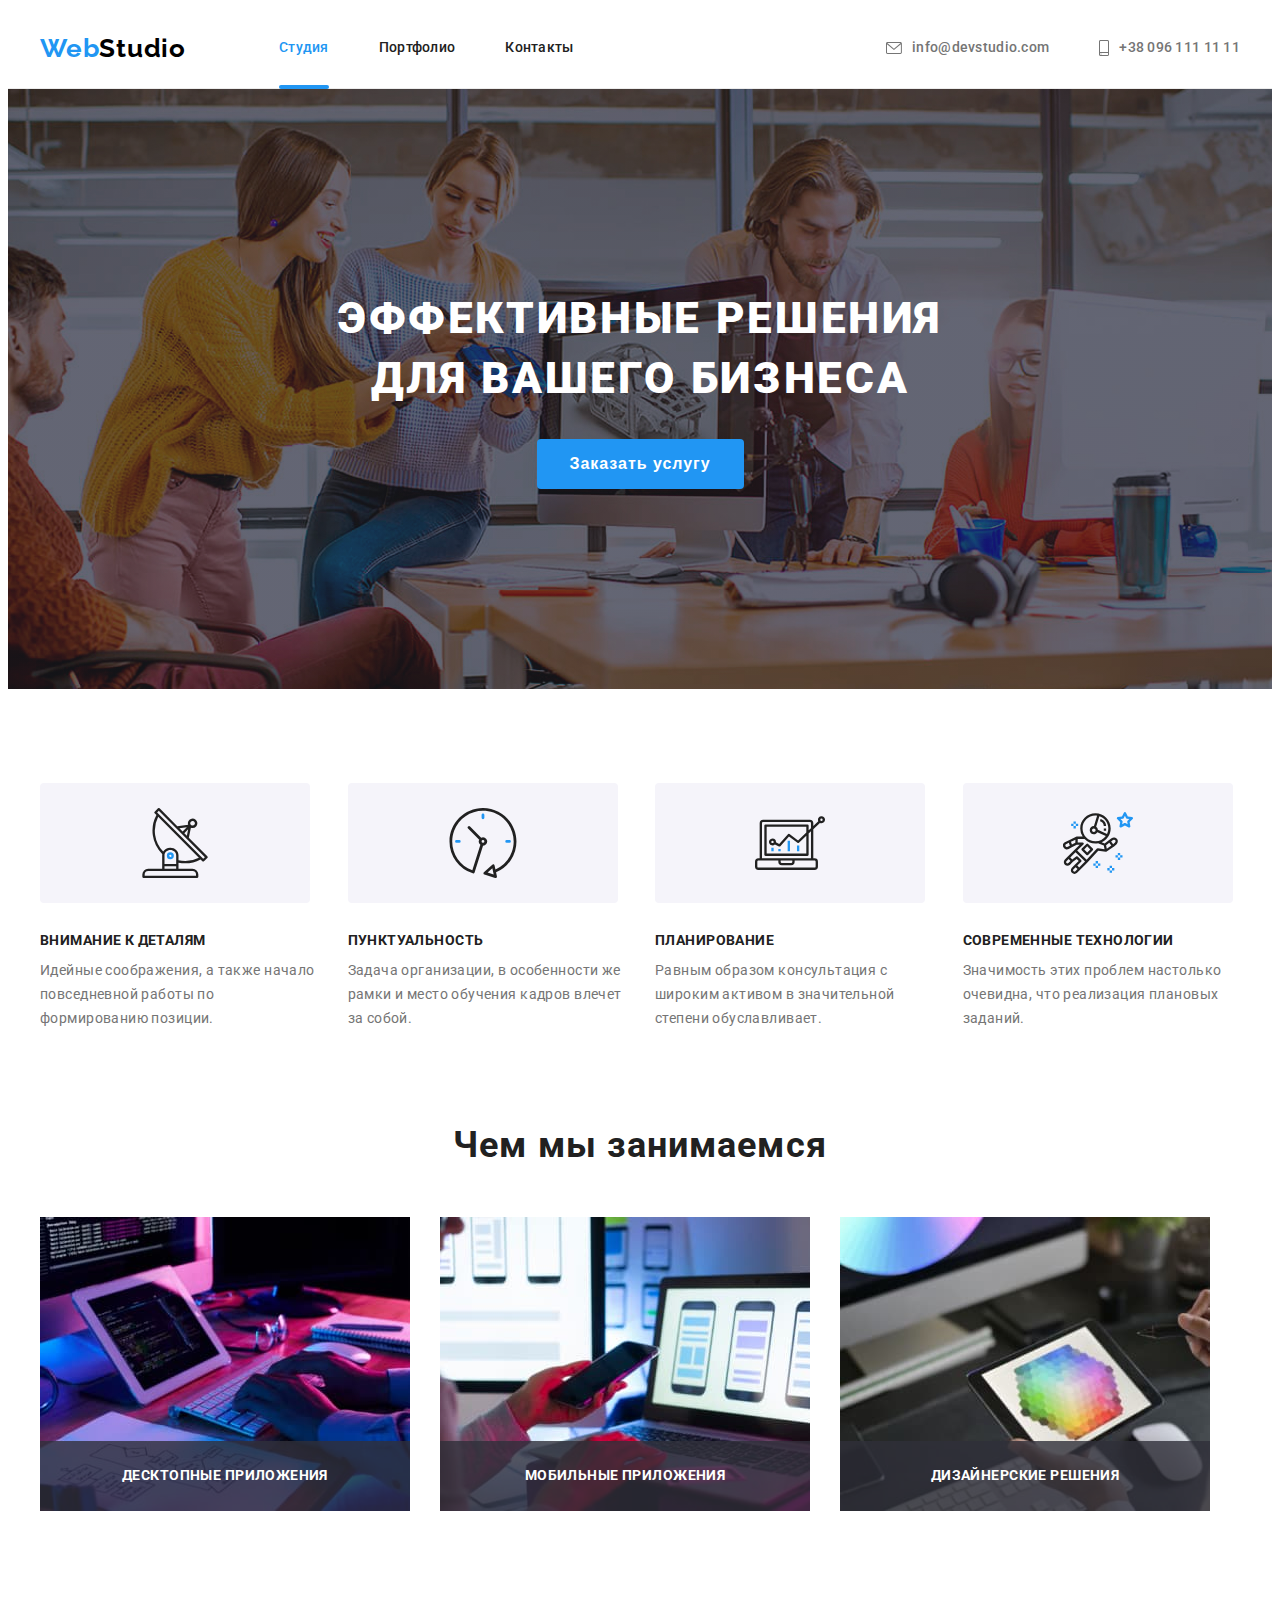
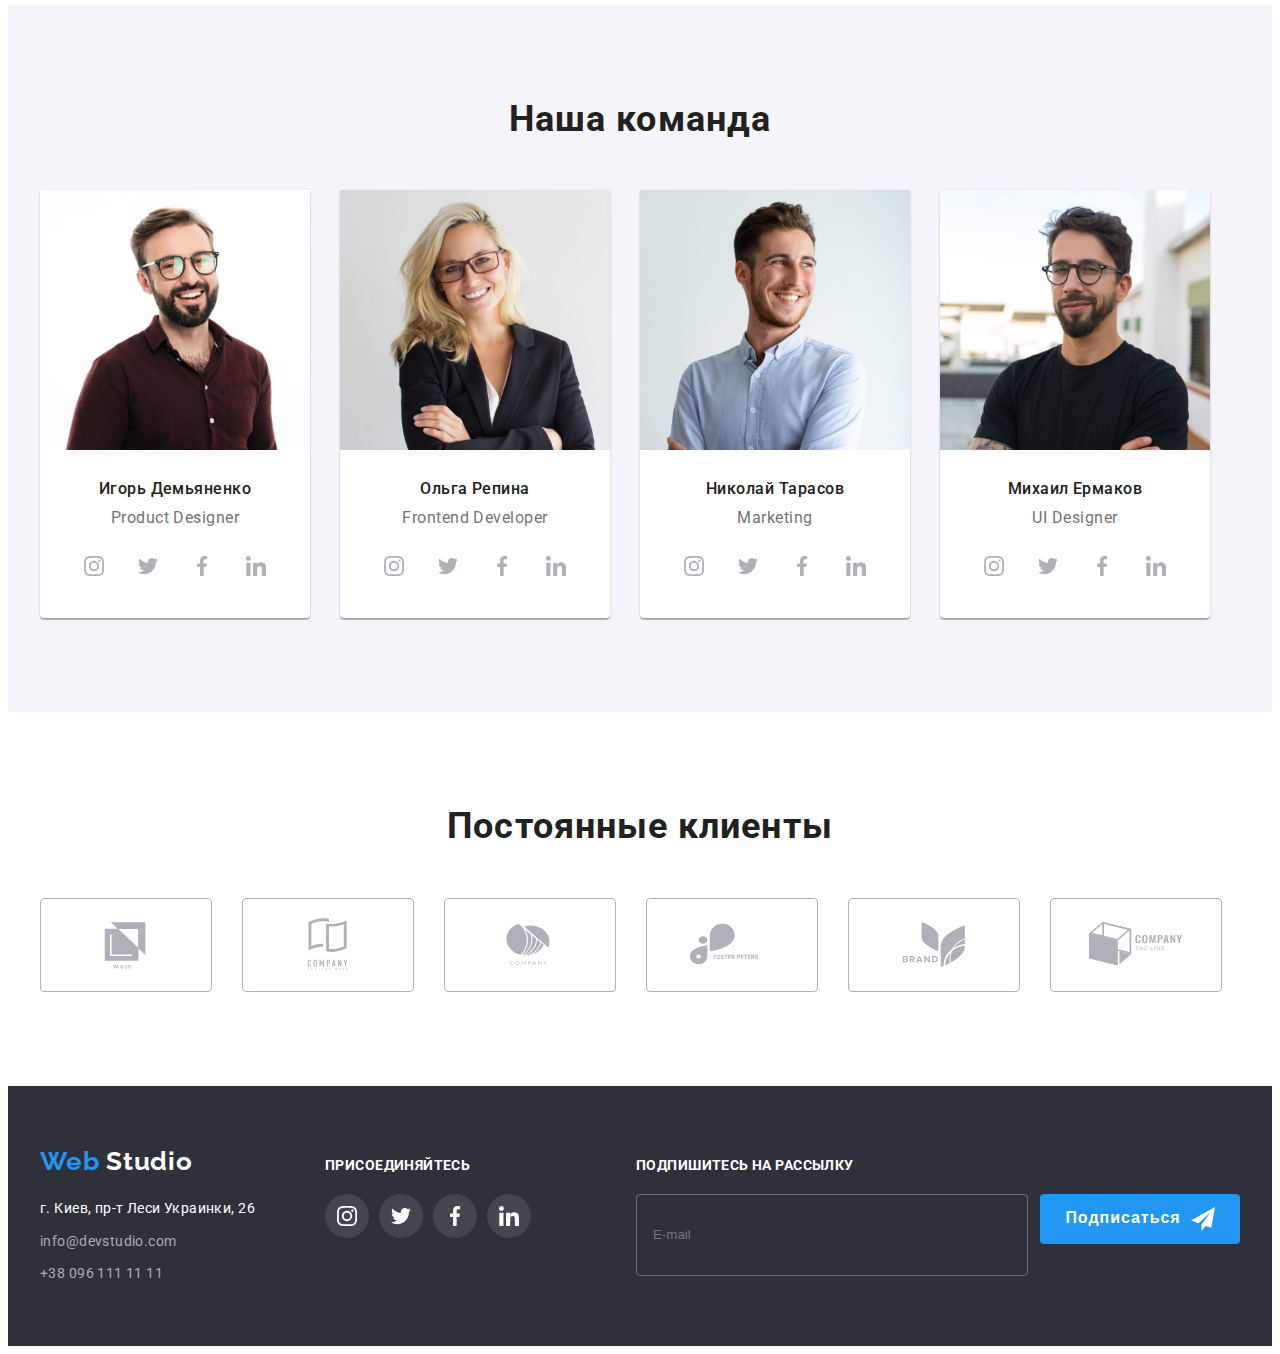
==== index.html @ dc3f770a "hw-08" ====
<!DOCTYPE html>
<html lang="ru">
  <head>
    <meta charset="UTF-8" />
    <meta http-equiv="X-UA-Compatible" content="IE=edge" />
    <meta name="viewport" content="width=device-width, initial-scale=1.0" />
    <link rel="preconnect" href="https://fonts.googleapis.com" />
    <link rel="preconnect" href="https://fonts.gstatic.com" crossorigin />
    <link rel="preconnect" href="https://fonts.googleapis.com" />
    <link rel="preconnect" href="https://fonts.gstatic.com" crossorigin />
    <link
      href="https://fonts.googleapis.com/css2?family=Raleway:wght@700&family=Roboto:wght@400;500;700;900&display=swap"
      rel="stylesheet"
    />
    <title>Портфолио</title>
    <link
      rel="stylesheet"
      href="https://cdnjs.cloudflare.com/ajax/libs/modern-normalize/1.1.0/modern-normalize.min.css"
      integrity="sha512-wpPYUAdjBVSE4KJnH1VR1HeZfpl1ub8YT/NKx4PuQ5NmX2tKuGu6U/JRp5y+Y8XG2tV+wKQpNHVUX03MfMFn9Q=="
      crossorigin="anonymous"
      referrerpolicy="no-referrer"
    />
    <link rel="stylesheet" href="./css/main.min.css">
  </head>
  <body>
    <!--SITE HEADER-->
    <header class="header">
      <div class="header__container container">
        <nav class="header__navigation">
          <a href="" class="logo header__logo "
            >Web<span class="logo__black">Studio</span></a
          >
          <ul class="site-nav">
            <li class="site-nav__item">
              <a href="./index.html" class="site-nav__link site-nav__link--current {
                "
                >Студия</a
              >
            </li>
            <li class="site-nav__item">
              <a href="./portfolio.html" class="site-nav__link"
                >Портфолио</a
              >
            </li>
            <li class="site-nav__item">
              <a href="" class="site-nav__link">Контакты</a>
            </li>
          </ul>
        </nav>

        <ul class="contacts">

          <li class="contacts__item">
            <a href="mailto:info@devstudio.com" class="contacts__link">
            <svg class="contacts__icon" width="16" height="12">
              <use href="./images/icons.svg#convert"></use>
            </svg>
            info@devstudio.com
            </a>
      
          </li>
          <li class="contacts__item">
            <a href="tel:+380961111111" class="contacts__link">
            <svg class="contacts__icon" width="10" height="16">
              <use href="./images/icons.svg#smartphone"></use>
            </svg>
            +38 096 111 11 11
            </a>
          </li>

        </ul>
      </div>
    </header>
    <!-- MAIN -->
    <main>
      <!-- HERO SECTION -->
      <section class="hero">
        <h1 class="hero__title">Эффективные решения для вашего бизнеса</h1>
        <button class="hero__button" type="button" data-modal-open>Заказать услугу</button>
        <div class="backdrop is-hidden" data-modal>

          <div class="modal">
            <b class="modal__title">Оставьте свои данные, мы вам перезвоним</b>

            <form action="#" class="modal-form">
          
          <div class="modal-form__wrap">
            <div class="modal-form__user-info">
              <label class="modal-form__label" for="user-name">Имя</label>
              <input class="modal-form__input" type="text" name="online-name" id="user-name" required>
              <svg class="modal-form__input-icon" width="18" height="18">
                <use href="./images/icons.svg#person"></use>
              </svg>
            </div>

            <div class="modal-form__user-info">
              <label class="modal-form__label" for="user-tel">Телефон</label>
              <input class="modal-form__input" type="tel" name="online-tel" id="user-tel" required>
              <svg class="modal-form__input-icon" width="18" height="18">
                <use href="./images/icons.svg#phone"></use>
              </svg>
            </div>

            <div class="modal-form__user-info">
              <label class="modal-form__label" for="user-email">Почта</label>
              <input class="modal-form__input" type="email" name="online-email" id="user-email" required>
              <svg class="modal-form__input-icon" width="18" height="18">
                <use href="./images/icons.svg#email"></use>
              </svg>
            </div>

            <div class="modal-form__user-info">
              <label class="modal-form__label" for="online-comment">Комментарий</label>
              <textarea class="modal-form__textarea" name="online-comment" id="online-comment" placeholder="Введите текст"></textarea>
            </div>
          </div>

            <div class="modal-policy">
              <input class="modal-policy__check visually-hidden" type="checkbox" name="online-policy" id="online-policy">
              <label class="modal-policy__label" for="online-policy">
                <span class="modal-policy__icon">
                  <svg class="modal-policy__icon-check" width="16" height="15">
                    <use href="./images/icons.svg#check"></use>
                  </svg>
                </span>
                <span>Соглашаюсь с рассылкой и принимаю&nbsp;</span>
              </label>
              <a class="modal-policy__link" href="">Условия договора</a>
            </div>

            <button type="submit" class="modal-policy__submit-button">Отправить</button>
            
            </form>

            <button type="button" class="modal__close-button" data-modal-close>
              <svg class="modal__close-icon" width="11" height="11">
                    <use href="./images/icons.svg#close"></use>
                  </svg>
            </button>

          </div>
        </div>
      </section>
      <!-- ADVANTAGES -->
      <section class="section section--no-padding-bottom">
        <h2 class="visually-hidden">Наши преимущества</h2>
        <div class="container">
          <ul class="advantages">

            <li class="advantages__item">
              <div class="advantages__icon">
                <svg width="70" height="70">
                  <use href="./images/icons.svg#antenna"></use>
                </svg>
              </div>

              <h3 class="advantages__title">Внимание к деталям</h3>
              <p class="advantages__description">
                Идейные соображения, а также начало повседневной работы по
                формированию позиции.
              </p>
            </li>

            <li class="advantages__item">
              <div class="advantages__icon">
                <svg width="70" height="70">
                  <use href="./images/icons.svg#clock"></use>
                </svg>
              </div>

              <h3 class="advantages__title">Пунктуальность</h3>
              <p class="advantages__description">
                Задача организации, в особенности же рамки и место обучения
                кадров влечет за собой.
              </p>
            </li>

            <li class="advantages__item">

              <div class="advantages__icon">
                <svg width="70" height="70">
                  <use href="./images/icons.svg#diagram"></use>
                </svg>
              </div>

              <h3 class="advantages__title">Планирование</h3>
              <p class="advantages__description">
                Равным образом консультация с широким активом в значительной
                степени обуславливает.
              </p>
            </li>

            <li class="advantages__item">

              <div class="advantages__icon">
                <svg width="70" height="70">
                  <use href="./images/icons.svg#astronaut"></use>
                </svg>
              </div>

              <h3 class="advantages__title">Современные технологии</h3>
              <p class="advantages__description">
                Значимость этих проблем настолько очевидна, что реализация
                плановых заданий.
              </p>
            </li>

          </ul>
        </div>
      </section>
      <!-- WHAT CAN WE MAKE -->
      <section class="section">
        <div class="container">
          <h2 class="section__title">Чем мы занимаемся</h2>
          <ul class="we-make">

            <li class="we-make__item">
              <img
                src="./images/box1.jpg"
                alt="процесс программирования"
                width="370"
              />
              <h3 class="we-make__description">Десктопные приложения</h3>
            </li>

            <li class="we-make__item">
              <img
                src="./images/box2.jpg"
                alt="адаптирование под смартфон"
                width="370"
              />
              <h3 class="we-make__description">Мобильные приложения</h3>
            </li>

            <li class="we-make__item">
              <img
                src="./images/box3.jpg"
                alt="адаптирование под планшет"
                width="370"
              />
              <h3 class="we-make__description">Дизайнерские решения</h3>
            </li>

          </ul>
        </div>
      </section>
      <!-- TEAM -->
      <section class="section section--team-background">
        <div class="container">

          <h2 class="section__title">Наша команда</h2>

          <ul class="team">
            
            <li class="team__item">
                <img
                  src="./images/igor_d_photo.jpg"
                  alt="Игорь Демьяненко"
                  width="270"
                />
                <div class="team__wrap">
                  <h3 class="team__title">Игорь Демьяненко</h3>
                  <p class="team__description" lang="en">Product Designer</p>
                  <ul class="socials">

                    <li class="socials__item">
                      <a href="" class="socials__link">
                        <svg class="socials__icon" width="20" height="20">
                          <use href="./images/icons.svg#instagram"></use>
                        </svg>
                      </a>
                    </li>

                    <li class="socials__item">
                      <a href="" class="socials__link">
                        <svg class="socials__icon" width="20" height="20">
                          <use href="./images/icons.svg#twitter"></use>
                        </svg>
                      </a>
                    </li>

                    <li class="socials__item">
                      <a href="" class="socials__link">
                        <svg class="socials__icon" width="20" height="20">
                          <use href="./images/icons.svg#facebook"></use>
                        </svg>
                      </a>
                    </li>

                    <li class="socials__item">
                      <a href="" class="socials__link">
                        <svg class="socials__icon" width="20" height="20">
                          <use href="./images/icons.svg#linkedin"></use>
                        </svg>
                      </a>
                    </li>

                  </ul>
                </div>
            </li>

            <li class="team__item">
              <img
                src="./images/olga_r_photo.jpg"
                alt="Ольга Репина"
                width="270"
              />
              <div class="team__wrap">
                <h3 class="team__title">Ольга Репина</h3>
                <p class="team__description" lang="en">Frontend Developer</p>
                  <ul class="socials">

                    <li class="socials__item">
                      <a href="" class="socials__link">
                        <svg class="socials__icon" width="20" height="20">
                          <use href="./images/icons.svg#instagram"></use>
                        </svg>
                      </a>
                    </li>

                    <li class="socials__item">
                      <a href="" class="socials__link">
                        <svg class="socials__icon" width="20" height="20">
                          <use href="./images/icons.svg#twitter"></use>
                        </svg>
                      </a>
                    </li>

                    <li class="socials__item">
                      <a href="" class="socials__link">
                        <svg class="socials__icon" width="20" height="20">
                          <use href="./images/icons.svg#facebook"></use>
                        </svg>
                      </a>
                    </li>

                    <li class="socials__item">
                      <a href="" class="socials__link">
                        <svg class="socials__icon" width="20" height="20">
                          <use href="./images/icons.svg#linkedin"></use>
                        </svg>
                      </a>
                    </li>

                  </ul>
              </div>
            </li>

            <li class="team__item">
              <img
                src="./images/nikolay_t_photo.jpg"
                alt="Николай Тарасов"
                width="270"
              />
              <div class="team__wrap">
                <h3 class="team__title">Николай Тарасов</h3>
                <p class="team__description" lang="en">Marketing</p>
                  <ul class="socials">

                    <li class="socials__item">
                      <a href="" class="socials__link">
                        <svg class="socials__icon" width="20" height="20">
                          <use href="./images/icons.svg#instagram"></use>
                        </svg>
                      </a>
                    </li>

                    <li class="socials__item">
                      <a href="" class="socials__link">
                        <svg class="socials__icon" width="20" height="20">
                          <use href="./images/icons.svg#twitter"></use>
                        </svg>
                      </a>
                    </li>

                    <li class="socials__item">
                      <a href="" class="socials__link">
                        <svg class="socials__icon" width="20" height="20">
                          <use href="./images/icons.svg#facebook"></use>
                        </svg>
                      </a>
                    </li>

                    <li class="socials__item">
                      <a href="" class="socials__link">
                        <svg class="socials__icon" width="20" height="20">
                          <use href="./images/icons.svg#linkedin"></use>
                        </svg>
                      </a>
                    </li>

                  </ul>
              </div>
            </li>

            <li class="team__item">
              <img
                src="./images/mickhail_e_photo.jpg"
                alt="Михаил Ермаков"
                width="270"
              />
              <div class="team__wrap">
                <h3 class="team__title">Михаил Ермаков</h3>
                <p class="team__description" lang="en">UI Designer</p>
                  <ul class="socials">

                    <li class="socials__item">
                      <a href="" class="socials__link">
                        <svg class="socials__icon" width="20" height="20">
                          <use href="./images/icons.svg#instagram"></use>
                        </svg>
                      </a>
                    </li>

                    <li class="socials__item">
                      <a href="" class="socials__link">
                        <svg class="socials__icon" width="20" height="20">
                          <use href="./images/icons.svg#twitter"></use>
                        </svg>
                      </a>
                    </li>

                    <li class="socials__item">
                      <a href="" class="socials__link">
                        <svg class="socials__icon" width="20" height="20">
                          <use href="./images/icons.svg#facebook"></use>
                        </svg>
                      </a>
                    </li>

                    <li class="socials__item">
                      <a href="" class="socials__link">
                        <svg class="socials__icon" width="20" height="20">
                          <use href="./images/icons.svg#linkedin"></use>
                        </svg>
                      </a>
                    </li>

                  </ul>
              </div>
            </li>

          </ul>
        </div>
      </section>
      <!-- CLIENTS -->
      <section class="section">
        <div class="container">
          <h2 class="section__title">Постоянные клиенты</h2>

          <ul class="clients">

            <li class="clients__item">
              <a class="clients__link" href="">
                  <svg class="clients__icon" width="106" height="60">
                    <use href="./images/icons.svg#client1"></use>
                  </svg>
              </a>
            </li>

                <li class="clients__item">
              <a class="clients__link" href="">
                  <svg class="clients__icon" width="106" height="60">
                    <use href="./images/icons.svg#client2"></use>
                  </svg>
              </a>
            </li>

                <li class="clients__item">
              <a class="clients__link" href="">
                  <svg class="clients__icon" width="106" height="60">
                    <use href="./images/icons.svg#client3"></use>
                  </svg>
              </a>
            </li>

                <li class="clients__item">
              <a class="clients__link" href="">
                  <svg class="clients__icon" width="106" height="60">
                    <use href="./images/icons.svg#client4"></use>
                  </svg>
              </a>
            </li>

                <li class="clients__item">
              <a class="clients__link" href="">
                  <svg class="clients__icon" width="106" height="60">
                    <use href="./images/icons.svg#client5"></use>
                  </svg>
              </a>
            </li>

                <li class="clients__item">
              <a class="clients__link" href="">
                  <svg class="clients__icon" width="106" height="60">
                    <use href="./images/icons.svg#client6"></use>
                  </svg>
              </a>
            </li>

          </ul>
        </div>
      </section>
    </main>
    <!-- FOOTER -->
    <footer class="footer">
      <div class="footer__wrap container">

        <div class="footer-contacts">
          <a href="" class="footer-logo link">
            Web
            <span class="footer-logo--white-half">Studio</span>
          </a>

        <address class="footer-contacts__address footer-contacts__adress-bottom-margin">
          <ul class="footer-contacts__list list">
            <li class="footer-contacts__item">
              <a
                class="footer-contacts__location link"
                href="https://goo.gl/maps/r5CcagLjubWfefs69"
                target="_blank"
                rel="nooper norefferer"
                >г. Киев, пр-т Леси Украинки, 26</a
              >
            </li>
            <li class="footer-contacts__item">
              <a class="footer-contacts__link link" href="mailto:info@devstudio.com"
                >info@devstudio.com</a
              >
            </li>
            <li class="footer-contacts__item">
              <a class="footer-contacts__link link" href="tel:+380961111111"
                >+38 096 111 11 11</a
              >
            </li>
          </ul>
        </address>
        </div>

        <div class="footer-socials footer-socials--margin-left">
          <h3 class="footer-socials__title">Присоединяйтесь</h3>
            <ul class="footer-socials__list list">

            <li class="footer-socials__item">
              <a href="" class="footer-socials__link">
                <svg class="footer-socials__icon" width="20" height="20">
                  <use href="./images/icons.svg#instagram"></use>
                </svg>
              </a>
            </li>

            <li class="footer-socials__item">
              <a href="" class="footer-socials__link">
                <svg class="footer-socials__icon" width="20" height="20">
                  <use href="./images/icons.svg#twitter"></use>
                </svg>
              </a>
            </li>

            <li class="footer-socials__item">
              <a href="" class="footer-socials__link">
                <svg class="footer-socials__icon" width="20" height="20">
                  <use href="./images/icons.svg#facebook"></use>
                </svg>
              </a>
            </li>

            <li class="footer-socials__item">
              <a href="" class="footer-socials__link">
                <svg class="footer-socials__icon" width="20" height="20">
                  <use href="./images/icons.svg#linkedin"></use>
                </svg>
              </a>
            </li>

          </ul>
        </div>
        
        <div class="footer-subscribe">
          <b class="footer-subscribe__title">Подпишитесь на рассылку</b>
          <form action="#" class="footer-subscribe__form">
            <input class="footer-subscribe__input" type="email" name="submail" placeholder="E-mail">
            <button class="footer-subscribe__button" type="submit">Подписаться
              <svg class="footer-subscribe__icon" width="24" height="24">
                <use href="./images/icons.svg#send"></use>
              </svg>
            </button>
          </form>
        </div>

      </div>
    </footer>
    <script src="./js/modal.js"></script>
  </body>
</html>
---- css/main.min.css ----
:root{--primary-text-color: #212121;--secondary-text-color: #757575;--secondary-bg-color: #f5f4fa;--design-bg-color: #2f303a;--accent-color: #2196f3;--hover-accent-color: #188ce8;--wite-bg-color: #ffffff;--white-text-color: #ffffff;--icons-color: #afb1b8;--low-opacity-text: rgba(255, 255, 255, 0.6);--footer-bg-icon: rgba(255, 255, 255, 0.1);--card-shadow: 0px 1px 3px rgba(0, 0, 0, 0.12), 0px 1px 1px rgba(0, 0, 0, 0.14), 0px 2px 1px rgba(0, 0, 0, 0.2);--hover-shadow: 0px 3px 1px rgba(0, 0, 0, 0.1), 0px 1px 2px rgba(0, 0, 0, 0.08), 0px 2px 2px rgba(0, 0, 0, 0.12);--backdrop-bg: rgba(0, 0, 0, 0.2);--projects-bg-hover: rgba(33, 150, 243, 0.9);--cubic-value: cubic-bezier(0.4, 0, 0.2, 1)}p,h1,h2,h3,h4,h5,h6{margin:0}ul{margin:0;padding:0}body{background-color:var(--white-bg-color);color:var(--primary-text-color);font-family:Roboto,sans-serif}img{display:block;max-width:100%;height:auto}li{list-style:none}a{text-decoration:none}.container{width:1200px;padding-right:15px;padding-left:15px;margin-left:auto;margin-right:auto}.section{padding-top:94px;padding-bottom:94px}.visually-hidden{position:absolute;white-space:nowrap;width:1px;height:1px;overflow:hidden;border:0;padding:0;clip:rect(0 0 0 0);-webkit-clip-path:inset(50%);clip-path:inset(50%);margin:-1px}.clients__link,.socials__link,.we-make__description,.advantages__icon,.modal-policy,.modal__close-button,.footer-subscribe__button,.footer-socials__link{display:flex;align-items:center;justify-content:center}.section__title{margin-bottom:50px;color:var(--primary-text-color);font-weight:700;font-size:36px;line-height:1.16;letter-spacing:.03em;text-align:center}.header{border-bottom-width:1px;border-bottom-style:solid;border-bottom-color:#ececec}.header__container{display:flex;align-items:center}.header__navigation{display:flex;align-items:center}.header__logo{margin-right:93px}.logo{color:var(--accent-color);font-family:Raleway,sans-serif;font-weight:700;font-size:26px;line-height:1.19;letter-spacing:.03em}.logo__black{color:#000}.site-nav{display:flex}.site-nav__item:not(:last-child){margin-right:50px}.site-nav__link{position:relative;display:block;padding-top:32px;padding-bottom:32px;color:var(--primary-text-color);font-weight:500;font-size:14px;line-height:1.14;letter-spacing:.02em;transition:color 250ms var(--cubic-value)}.site-nav__link::after{position:absolute;display:block;bottom:-1px;content:"";width:100%;height:4px;background-color:var(--accent-color);border-radius:2px;transform:scaleX(0);transition:transform 250ms var(--cubic-value);transform-origin:left center}.site-nav__link:hover::after,.site-nav__link:focus::after{transform:scaleX(1)}.site-nav__link:hover,.site-nav__link:focus{color:var(--accent-color)}.site-nav__link--current{position:relative;color:var(--accent-color)}.site-nav__link--current::before{position:absolute;display:block;bottom:-1px;content:"";width:100%;height:4px;background-color:var(--accent-color);border-radius:2px}.contacts{display:flex;margin-left:auto}.contacts__item:not(:first-child){margin-left:50px}.contacts__link{display:flex;align-items:center;padding-top:32px;padding-bottom:32px;color:var(--secondary-text-color);font-weight:500;font-size:14px;line-height:1.14;letter-spacing:.02em;transition:color 250ms var(--cubic-value)}.contacts__link:hover,.contacts__link:focus{color:var(--accent-color)}.contacts__icon{margin-right:10px;fill:currentColor}.footer{padding:60px 0;background-color:var(--design-bg-color)}.footer__wrap{align-items:baseline;display:flex}.footer-logo{color:var(--accent-color);font-family:Raleway,sans-serif;font-weight:700;font-size:26px;line-height:1.19;letter-spacing:.03em}.footer-logo--white-half{color:#fff}.footer-contacts__adress-bottom-margin{margin-top:20px}.footer-contacts__list{display:inline-block}.footer-contacts__item:not(:last-child){margin-bottom:9px}.footer-contacts__location{color:var(--white-text-color);font-style:normal;font-weight:400;font-size:14px;line-height:1.7;letter-spacing:.03em}.footer-contacts__link{color:var(--low-opacity-text);font-style:normal;font-weight:400;font-size:14px;line-height:1.7;letter-spacing:.03em}.footer-socials--margin-left{margin-left:70px}.footer-socials__title{margin-bottom:20px;font-weight:700;font-size:14px;line-height:1.14;letter-spacing:.03em;text-transform:uppercase;color:var(--white-text-color)}.footer-socials__list{display:flex;justify-content:center}.footer-socials__item{width:44px;height:44px}.footer-socials__item:not(:first-child){margin-left:10px}.footer-socials__link{width:100%;height:100%;border-radius:50%;background-color:var(--footer-bg-icon);color:#fff;transition:background-color 250ms var(--cubic-value)}.footer-socials__link:hover,.footer-socials__link:focus{background-color:var(--accent-color)}.footer-socials__icon{fill:currentColor}.footer-subscribe{margin-left:auto}.footer-subscribe__title{display:block;margin-bottom:20px;font-weight:700;font-size:14px;line-height:1.14;letter-spacing:.03em;text-transform:uppercase;color:var(--white-text-color)}.footer-subscribe__form{display:flex}.footer-subscribe__input{width:358px;height:50px;padding:15px 16px;background-color:inherit;border:1px solid rgba(255,255,255,.3);border-radius:4px;outline:none;color:var(--white-text-color)}.footer-subscribe__button{margin-left:12px;min-width:200px;height:50px;background-color:var(--accent-color);color:var(--white-text-color);border-radius:4px;border:1px solid transparent;box-sizing:border-box;cursor:pointer;font-weight:700;font-size:16px;line-height:1.8;letter-spacing:.06em;transition:background-color 250ms var(--cubic-value)}.footer-subscribe__button:hover,.footer-subscribe__button:focus{background-color:var(--hover-accent-color)}.footer-subscribe__icon{margin-left:10px;fill:#fff}.hero{text-align:center;padding:200px 0;margin-left:auto;margin-right:auto;max-width:1600px;background-color:#c4c4c4;background-image:linear-gradient(rgba(47, 48, 58, 0.4), rgba(47, 48, 58, 0.4)),url(../images/hero-img.jpg);background-repeat:no-repeat;background-position:center;background-size:cover}.hero__title{margin-bottom:30px;margin-left:auto;margin-right:auto;width:696px;color:var(--white-text-color);text-transform:uppercase;font-weight:900;font-size:44px;line-height:1.36;letter-spacing:.06em}.hero__button{display:inline-block;padding:10px 32px;min-width:200px;background-color:var(--accent-color);color:var(--white-text-color);border-radius:4px;border:1px solid transparent;box-sizing:border-box;cursor:pointer;font-weight:700;font-size:16px;line-height:1.8;letter-spacing:.06em;transition:background-color 250ms var(--cubic-value)}.hero__button:hover,.hero__button:focus{background-color:var(--hover-accent-color)}.backdrop{position:fixed;z-index:1;top:0;left:0;width:100%;height:100%;background-color:var(--backdrop-bg);transition:opacity 800ms var(--cubic-value),visibility 800ms var(--cubic-value)}.modal{position:absolute;top:50%;left:50%;width:528px;height:581px;padding:40px;background-color:var(--wite-bg-color);box-shadow:var(--card-shadow);border-radius:4px;transform:scale(1) translate(-50%, -50%)}.modal__close-button{position:absolute;top:8px;right:8px;width:30px;height:30px;border-radius:50%;background-color:transparent;border:1px solid rgba(0,0,0,.1);cursor:pointer;color:var(--accent-color);transition:fill 250ms var(--cubic-value)}.modal__close-button:hover,.modal__close-button:focus{fill:currentColor}.modal__title{display:block;margin-bottom:12px;font-weight:700;font-size:20px;line-height:1.15;letter-spacing:.03em;color:var(--primary-text-color)}.modal-form__wrap{margin-bottom:20px}.modal-form__user-info{position:relative;display:flex;flex-direction:column}.modal-form__user-info:not(:last-child){margin-bottom:10px}.modal-form__label{display:block;text-align:left;margin-bottom:4px;font-weight:400;font-size:12px;line-height:1.16;letter-spacing:.01em;color:var(--secondary-text-color)}.modal-form__input{padding:0;margin:0;padding-left:42px;width:100%;height:40px;border:1px solid rgba(33,33,33,.2);border-radius:4px;outline:none;transition:border-color 250ms var(--cubic-value)}.modal-form__input:focus{border-color:var(--accent-color)}.modal-form__input-icon{position:absolute;top:50%;left:12px;transition:fill 250ms var(--cubic-value)}.modal-form__input:focus+.modal-form__input-icon{fill:var(--accent-color)}.modal-form__textarea{width:100%;height:120px;padding:12px 16px;border:1px solid rgba(33,33,33,.2);border-radius:4px;resize:none;outline:none;transition:border-color 250ms var(--cubic-value)}.modal-form__textarea:focus{border-color:var(--accent-color)}.modal-form__textarea::-moz-placeholder{font-weight:400;font-size:14px;line-height:1.14;letter-spacing:.01em;color:rgba(117,117,117,.5)}.modal-form__textarea:-ms-input-placeholder{font-weight:400;font-size:14px;line-height:1.14;letter-spacing:.01em;color:rgba(117,117,117,.5)}.modal-form__textarea::placeholder{font-weight:400;font-size:14px;line-height:1.14;letter-spacing:.01em;color:rgba(117,117,117,.5)}.modal-policy{margin-bottom:30px}.modal-policy__label{display:flex;align-items:center;font-weight:400;font-size:14px;line-height:1.7;letter-spacing:.03em;color:var(--secondary-text-color)}.modal-policy__label .modal-policy__icon-check{display:flex;align-items:center;width:16px;height:15px;border:2px solid #212121;border-radius:2px;margin-right:8px}.modal-policy__icon-check{fill:#fff}.modal-policy__check:checked+.modal-policy__label .modal-policy__icon-check{background-color:var(--accent-color);border:none;transition:background-color 250ms var(--cubic-value)}.modal-policy__link{font-weight:400;font-size:14px;line-height:1.7;letter-spacing:.03em;-webkit-text-decoration-skip-ink:none;text-decoration-skip-ink:none;color:var(--accent-color)}.modal-policy__submit-button{padding:10px 55px;min-width:200px;background-color:var(--accent-color);color:var(--white-text-color);border-radius:4px;border:1px solid transparent;cursor:pointer;font-weight:700;font-size:16px;line-height:1.8;letter-spacing:.06em;box-shadow:0px 4px 4px rgba(0,0,0,.15);transition:background-color 250ms var(--cubic-value),box-shadow 250ms var(--cubic-value)}.modal-policy__submit-button:hover,.modal-policy__submit-button:focus{box-shadow:0px 4px 4px rgba(0,0,0,.15),0px 4px 4px rgba(0,0,0,.15);background-color:var(--hover-accent-color)}.is-hidden{opacity:0;visibility:hidden;pointer-events:none}.section--no-padding-bottom{padding-bottom:0}.advantages{margin-left:-30px;margin-top:-30px;display:flex;flex-wrap:wrap}.advantages__item{flex-basis:calc(100% / 4 - 30px);margin-left:30px;margin-top:30px}.advantages__icon{margin-bottom:30px;background-color:var(--secondary-bg-color);width:270px;height:120px;border-radius:4px}.advantages__title{margin-bottom:10px;color:var(--primary-text-color);font-weight:700;font-size:14px;line-height:1.14;letter-spacing:.03em;text-transform:uppercase}.advantages__description{color:var(--secondary-text-color);font-weight:400;font-size:14px;line-height:1.7;letter-spacing:.03em}.we-make{display:flex}.we-make__item{position:relative}.we-make__item:not(:last-child){margin-right:30px}.we-make__description{position:absolute;bottom:0;right:0;width:370px;height:70px;background-color:rgba(47,48,58,.8);color:var(--white-text-color);font-weight:700;font-size:14px;line-height:1.14;letter-spacing:.03em;text-transform:uppercase}.section--team-background{background-color:var(--secondary-bg-color)}.team{display:flex;flex-wrap:wrap}.team__item{box-shadow:var(--card-shadow);border-radius:0px 0px 4px 4px}.team__item:not(:last-child){margin-right:30px}.team__wrap{padding-top:30px;padding-bottom:30px;background-color:var(--wite-bg-color);text-align:center;border-radius:0px 0px 4px 4px}.team__title{margin-bottom:10px;color:var(--primary-text-color);font-weight:500;font-size:16px;line-height:1.18;letter-spacing:.03em}.team__description{margin-bottom:16px;color:var(--secondary-text-color);font-weight:400;font-size:16px;line-height:1.18;letter-spacing:.03em}.socials{display:flex;justify-content:center}.socials__item{width:44px;height:44px}.socials__item:not(:first-child){margin-left:10px}.socials__link{width:100%;height:100%;border-radius:50%;background-color:var(--wite-bg-color);color:var(--icons-color);transition:color 250ms var(--cubic-value),background-color 250ms var(--cubic-value)}.socials__link:hover,.socials__link:focus{background-color:var(--accent-color);color:var(--wite-bg-color)}.socials__icon{fill:currentColor}.clients{display:flex}.clients__item:not(:first-child){margin-left:30px}.clients__link{width:170px;height:92px;border:1px solid var(--icons-color);border-radius:4px;color:var(--icons-color);transition:color 250ms var(--cubic-value),border-color 250ms var(--cubic-value)}.clients__link:hover,.clients__link:focus{color:var(--accent-color);border-color:var(--accent-color)}.clients__icon{fill:currentColor}.filter--bottom-margin{margin-bottom:50px}.filter{display:flex;justify-content:center}.filter__item:not(:last-child){margin-right:8px}.filter__buttons{padding:6px 22px;background-color:var(--secondary-bg-color);color:var(--primary-text-color);font-weight:500;font-size:16px;line-height:1.62;letter-spacing:.03em;border:none;border-radius:4px;cursor:pointer;transition:color 250ms var(--cubic-value),background-color 250ms var(--cubic-value),box-shadow 250ms var(--cubic-value)}.filter__buttons:hover,.filter__buttons:focus{background-color:var(--accent-color);color:var(--white-text-color);box-shadow:var(--hover-shadow)}.projects{display:flex;flex-wrap:wrap;margin-left:-30px;margin-top:-30px}.projects__item{flex-basis:calc(100% / 3 - 30px);margin-left:30px;margin-top:30px}.projects__link{display:block;transition:box-shadow 250ms var(--cubic-value)}.projects__link:hover,.projects__link:focus{box-shadow:0px 1px 1px rgba(0,0,0,.12),0px 4px 4px rgba(0,0,0,.06),1px 4px 6px rgba(0,0,0,.16);transform:translateY(0)}.projects__wrap{position:relative;overflow:hidden}.projects__text{position:absolute;top:0;left:0;height:100%;font-weight:400;font-size:18px;line-height:1.5;letter-spacing:.03em;padding:63px 24px;color:var(--white-text-color);background-color:var(--projects-bg-hover);transform:translateY(100%);transition:transform 250ms var(--cubic-value)}.projects__item:hover .projects__text{transform:translateY(0)}.projects__thumb{padding:20px 24px;border-left:1px solid #eee;border-right:1px solid #eee;border-bottom:1px solid #eee}.projects__title{margin-bottom:4px;color:var(--primary-text-color);font-weight:700;font-size:18px;line-height:2;letter-spacing:.06em}.projects__description{color:var(--secondary-text-color);font-weight:400;font-size:16px;line-height:1.87;letter-spacing:.03em}/*# sourceMappingURL=main.min.css.map */
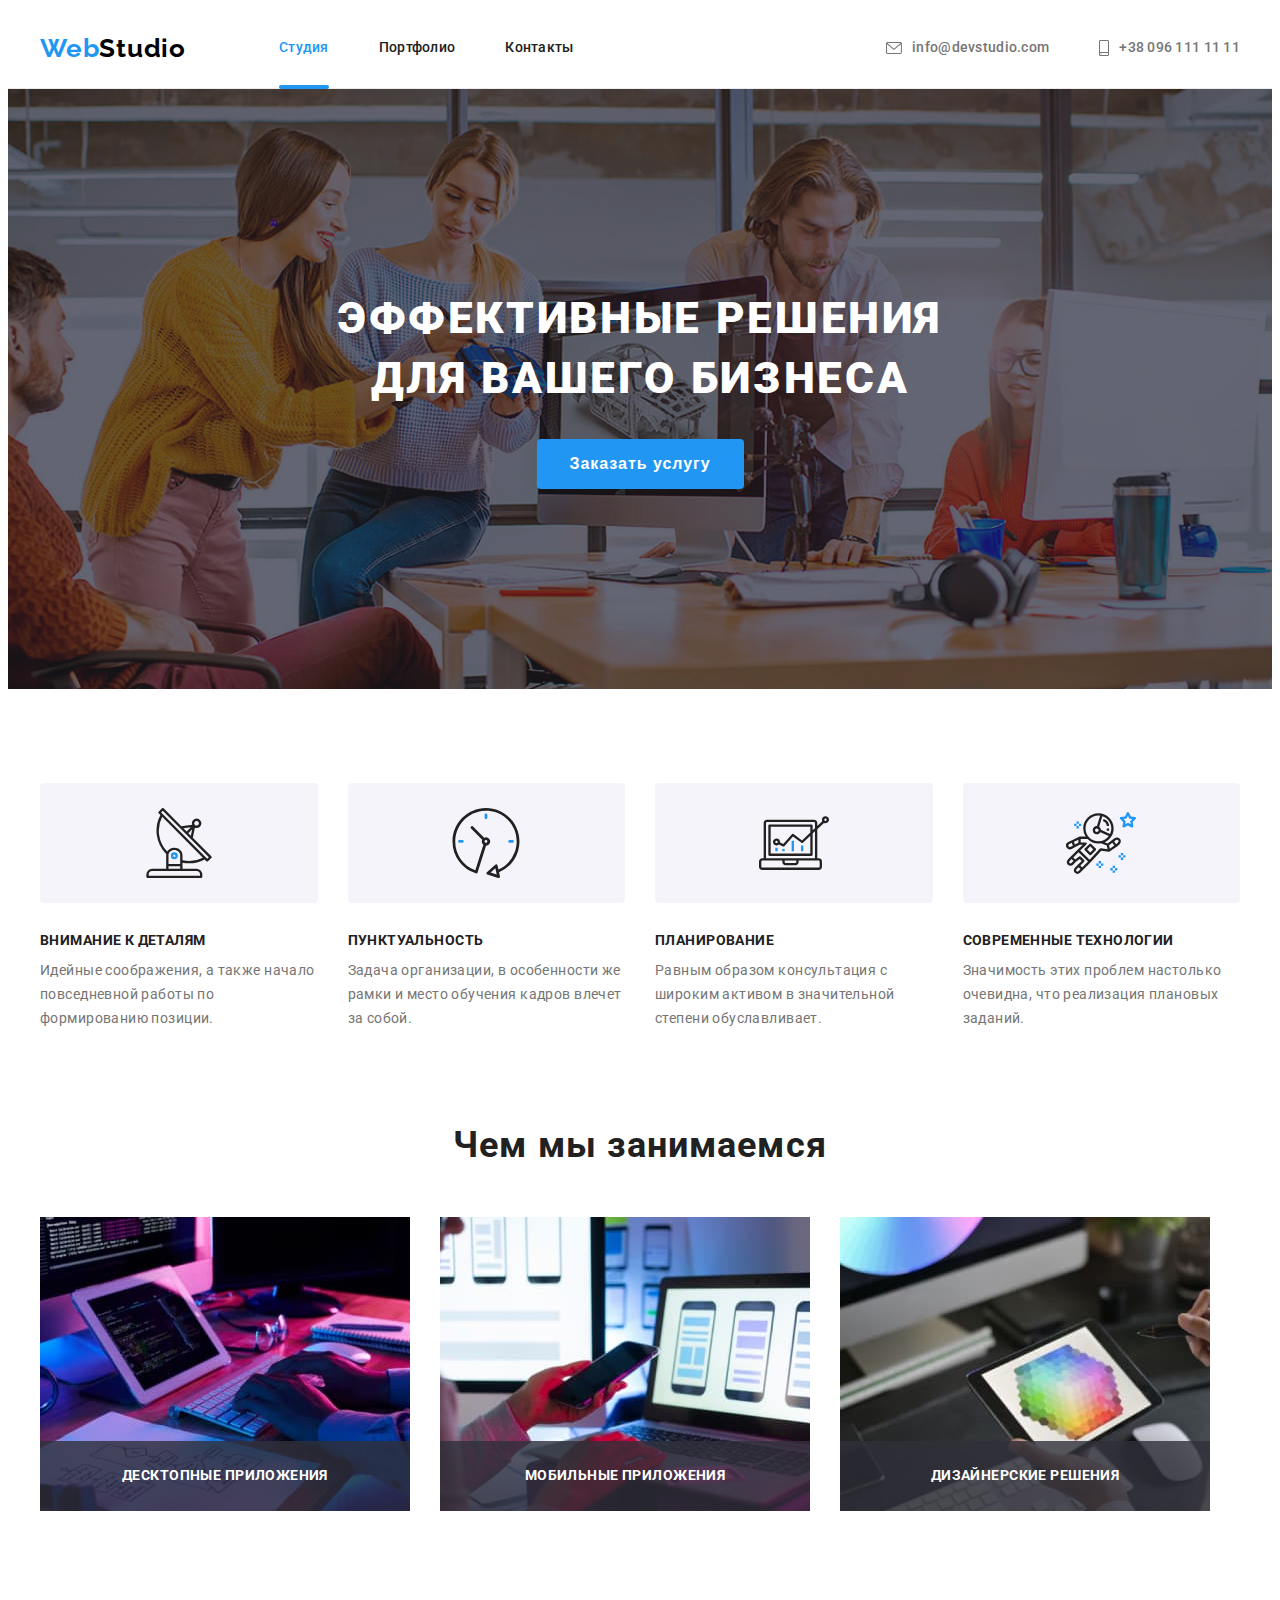
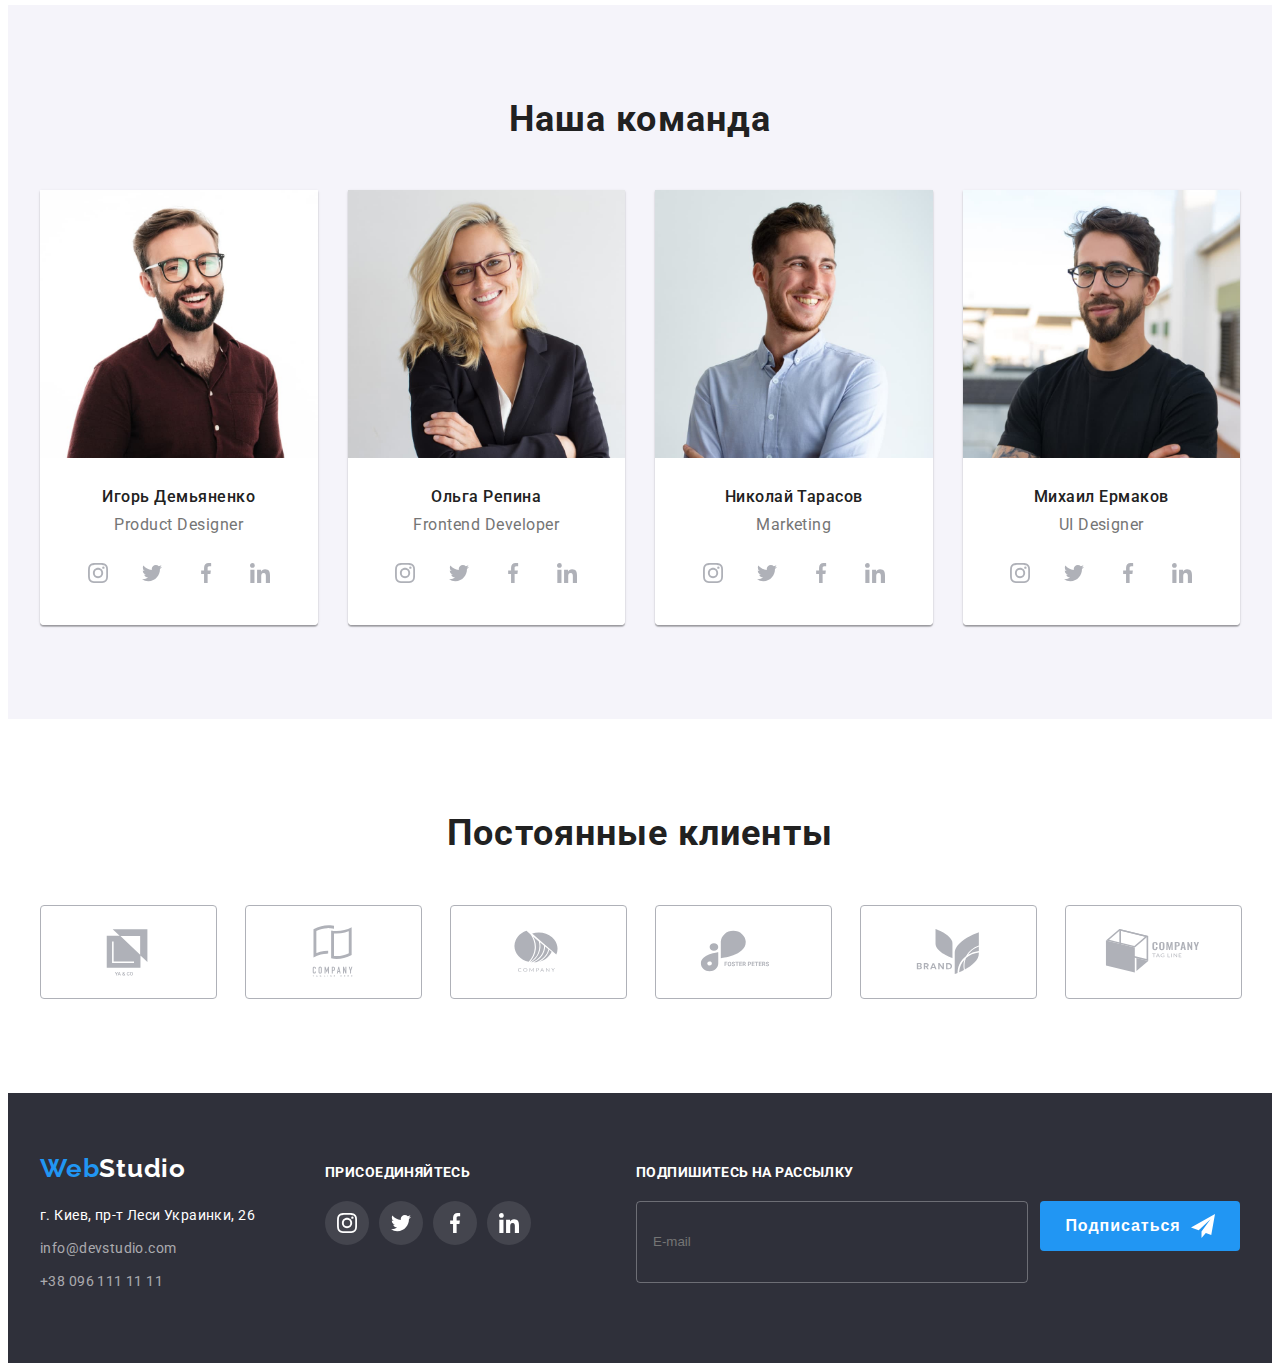
==== commit b85243b7: "hw-08" ====
--- a/index.html
+++ b/index.html
@@ -25,10 +25,11 @@
   <body>
     <!--SITE HEADER-->
     <header class="header">
+      <!-- задать контейнер -->
       <div class="header__container container">
         <nav class="header__navigation">
           <a href="" class="logo header__logo "
-            >Web<span class="logo__black">Studio</span></a
+            >Web<span class="logo--black">Studio</span></a
           >
           <ul class="site-nav">
             <li class="site-nav__item">
@@ -47,21 +48,21 @@
             </li>
           </ul>
         </nav>
-
-        <ul class="contacts">
-
-          <li class="contacts__item">
-            <a href="mailto:info@devstudio.com" class="contacts__link">
-            <svg class="contacts__icon" width="16" height="12">
+                
+        <ul class="contacts-top">
+          
+          <li class="contacts-top__item">
+            <a href="mailto:info@devstudio.com" class="contacts-top__link">
+            <svg class="contacts-top__icon" width="16" height="12">
               <use href="./images/icons.svg#convert"></use>
             </svg>
             info@devstudio.com
             </a>
       
           </li>
-          <li class="contacts__item">
-            <a href="tel:+380961111111" class="contacts__link">
-            <svg class="contacts__icon" width="10" height="16">
+          <li class="contacts-top__item">
+            <a href="tel:+380961111111" class="contacts-top__link">
+            <svg class="contacts-top__icon" width="10" height="16">
               <use href="./images/icons.svg#smartphone"></use>
             </svg>
             +38 096 111 11 11
@@ -69,6 +70,92 @@
           </li>
 
         </ul>
+        
+        <button class="header-menu__button menu__button" type="button">
+          <svg width="40px" height="40px">
+            <use class="icon-menu" href="images/icons.svg#menu"></use>
+          </svg>
+        </button>
+
+        <!-- использовать контейнер -->
+      </div>
+      <div class="mobile-menu is-hidden"> 
+        <div class="mobile-container">
+          <div class="mobile-menu-top">
+            <button class="mobile-menu__button menu__button" type="button">
+              <svg width="40px" height="40px">
+                <use class="icon-cross" href="images/icons.svg#cross"></use>
+              </svg>
+            </button>
+  
+            <div class="mobile-menu-wrap">
+              <ul class="mobile-menu-nav">
+                <li class="mobile-menu-nav__item">
+                  <a href="./index.html" class="mobile-menu-nav__link mobile-menu-nav--current" {
+                    "
+                    >Студия</a
+                  >
+                </li>
+                <li class="mobile-menu-nav__item">
+                  <a href="./portfolio.html" class="mobile-menu-nav__link"
+                    >Портфолио</a
+                  >
+                </li>
+                <li class="mobile-menu-nav__item">
+                  <a href="" class="mobile-menu-nav__link">Контакты</a>
+                </li>
+              </ul>
+          </div>
+  
+
+          </div>
+          
+          <div class="mobile-menu-bottom">
+            <ul class="mobile-menu-contacts">
+              
+              <li class="mobile-menu-contacts__item">
+                <a href="tel:+380961111111" class="mobile-menu-tel__link">
+                +38 096 111 11 11
+                </a>
+              </li>  
+              
+              <li class="mobile-menu-contacts__item">
+                <a href="mailto:info@devstudio.com" class="mobile-menu-mail__link">
+                info@devstudio.com
+                </a>
+          
+              </li>
+            </ul>
+  
+            <ul class="mobile-menu-socials">
+  
+              <li class="mobile-menu-socials__item">
+                <a href="" class="mobile-menu-socials__link">
+                  Instagram
+                </a>
+              </li>
+  
+              <li class="mobile-menu-socials__item">
+                <a href="" class="mobile-menu-socials__link">
+                  Twitter
+                </a>
+              </li>
+  
+              <li class="mobile-menu-socials__item">
+                <a href="" class="mobile-menu-socials__link">
+                  Facebook
+                </a>
+              </li>
+  
+              <li class="mobile-menu-socials__item">
+                <a href="" class="mobile-menu-socials__link">
+                  LinkedIn
+                </a>
+              </li>
+            </ul>
+          </div>
+        </div>
+
       </div>
     </header>
     <!-- MAIN -->
@@ -79,7 +166,7 @@
         <button class="hero__button" type="button" data-modal-open>Заказать услугу</button>
         <div class="backdrop is-hidden" data-modal>
 
-          <div class="modal">
+          <div class="modal container">
             <b class="modal__title">Оставьте свои данные, мы вам перезвоним</b>
 
             <form action="#" class="modal-form">
@@ -209,22 +296,24 @@
         </div>
       </section>
       <!-- WHAT CAN WE MAKE -->
-      <section class="section">
+      <section class="section desctop-seen">
         <div class="container">
           <h2 class="section__title">Чем мы занимаемся</h2>
           <ul class="we-make">
 
             <li class="we-make__item">
               <img
-                src="./images/box1.jpg"
-                alt="процесс программирования"
-                width="370"
+              srcset="./images/box1_x2.jpg 2x, ./images/box1.jpg 1x"
+              src="./images/box1.jpg"
+              alt="процесс программирования"
+              width="370"
               />
               <h3 class="we-make__description">Десктопные приложения</h3>
             </li>
 
             <li class="we-make__item">
               <img
+                srcset="./images/box2_x2.jpg 2x, ./images/box2.jpg 1x"
                 src="./images/box2.jpg"
                 alt="адаптирование под смартфон"
                 width="370"
@@ -234,6 +323,7 @@
 
             <li class="we-make__item">
               <img
+                srcset="./images/box3_x2.jpg 2x, ./images/box3.jpg 1x"
                 src="./images/box3.jpg"
                 alt="адаптирование под планшет"
                 width="370"
@@ -253,11 +343,35 @@
           <ul class="team">
             
             <li class="team__item">
-                <img
-                  src="./images/igor_d_photo.jpg"
-                  alt="Игорь Демьяненко"
-                  width="270"
-                />
+                
+                <picture>
+                  <source
+                    srcset="
+                    ./images/igor_d_photo.jpg 1x, 
+                    ./images/igor_d_photo_x2.jpg 2x"
+                    media="(min-width: 1200px)"
+                  />
+
+                  <source
+                    srcset="
+                    ./images/igor_d_photo_tab_x1.jpg 1x, 
+                    ./images/igor_d_photo_tab_x2.jpg 2x"
+                    media="(min-width: 768px)"
+                  />
+
+                  <source
+                    srcset="
+                    ./images/igor_d_photo_mob_x1.jpg 1x, 
+                    ./images/igor_d_photo_mob_x2.jpg 2x"
+                    media="(min-width: 320px)"
+                  />
+
+                  <img
+                    src="./images/igor_d_photo.jpg"
+                    alt="Игорь Демьяненко"
+                  />
+                </picture>
+
                 <div class="team__wrap">
                   <h3 class="team__title">Игорь Демьяненко</h3>
                   <p class="team__description" lang="en">Product Designer</p>
@@ -300,11 +414,35 @@
             </li>
 
             <li class="team__item">
-              <img
-                src="./images/olga_r_photo.jpg"
-                alt="Ольга Репина"
-                width="270"
-              />
+
+                <picture>
+                  <source
+                    srcset="
+                    ./images/olga_r_photo.jpg 1x,
+                    ./images/olga_r_photo_x2.jpg 2x"
+                    media="(min-width: 1200px)"
+                  />
+
+                  <source
+                    srcset="
+                    ./images/olga_r_photo_tab_x1.jpg 1x, 
+                    ./images/olga_r_photo_tab_x2.jpg 2x"
+                    media="(min-width: 768px)"
+                  />
+
+                  <source
+                    srcset="
+                    ./images/olga_r_photo_mob_x1.jpg 1x, 
+                    ./images/olga_r_photo_mob_x2.jpg 2x"
+                    media="(min-width: 320px)"
+                  />
+
+                  <img
+                    src="./images/olga_r_photo.jpg"
+                    alt="Ольга Репина"
+                  />
+                </picture>
+
               <div class="team__wrap">
                 <h3 class="team__title">Ольга Репина</h3>
                 <p class="team__description" lang="en">Frontend Developer</p>
@@ -347,11 +485,35 @@
             </li>
 
             <li class="team__item">
-              <img
-                src="./images/nikolay_t_photo.jpg"
-                alt="Николай Тарасов"
-                width="270"
-              />
+              
+              <picture>
+                <source
+                  srcset="
+                  ./images/nikolay_t_photo.jpg 1x,
+                  ./images/nikolay_t_photo_x2.jpg 2x"
+                  media="(min-width: 1200px)"
+                />
+
+                <source
+                  srcset="
+                  ./images/nikolay_t_photo_tab_x1.jpg 1x, 
+                  ./images/nikolay_t_photo_tab_x2.jpg 2x"
+                  media="(min-width: 768px)"
+                />
+
+                <source
+                  srcset="
+                  ./images/nikolay_t_photo_mob_x1.jpg 1x, 
+                  ./images/nikolay_t_photo_mob_x2.jpg 2x"
+                  media="(min-width: 320px)"
+                />
+
+                <img
+                  src="./images/nikolay_t_photo.jpg"
+                  alt="Николай Тарасов"
+                />
+              </picture>
+
               <div class="team__wrap">
                 <h3 class="team__title">Николай Тарасов</h3>
                 <p class="team__description" lang="en">Marketing</p>
@@ -394,11 +556,34 @@
             </li>
 
             <li class="team__item">
-              <img
-                src="./images/mickhail_e_photo.jpg"
-                alt="Михаил Ермаков"
-                width="270"
-              />
+              <picture>
+                <source
+                  srcset="
+                  ./images/mickhail_e_photo.jpg 1x,
+                  ./images/mickhail_e_photo_x2.jpg 2x"
+                  media="(min-width: 1200px)"
+                />
+
+                <source
+                  srcset="
+                  ./images/mickhail_e_photo_tab_x1.jpg 1x, 
+                  ./images/mickhail_e_photo_tab_x2.jpg 2x"
+                  media="(min-width: 768px)"
+                />
+
+                <source
+                  srcset="
+                  ./images/mickhail_e_photo_mob_x1.jpg 1x, 
+                  ./images/mickhail_e_photo_mob_x2.jpg 2x"
+                  media="(min-width: 320px)"
+                />
+
+                <img
+                  src="./images/mickhail_e_photo.jpg"
+                  alt="Михаил Ермаков"
+                />
+              </picture>
+
               <div class="team__wrap">
                 <h3 class="team__title">Михаил Ермаков</h3>
                 <p class="team__description" lang="en">UI Designer</p>
@@ -506,30 +691,32 @@
     <footer class="footer">
       <div class="footer__wrap container">
 
-        <div class="footer-contacts">
-          <a href="" class="footer-logo link">
+        <div class="tablet-wrap">
+
+        <div class="contacts-bottom">
+          <a href="" class="logo logo--bottom-pos">
             Web
-            <span class="footer-logo--white-half">Studio</span>
+            <span class="logo--white-half">Studio</span>
           </a>
 
-        <address class="footer-contacts__address footer-contacts__adress-bottom-margin">
-          <ul class="footer-contacts__list list">
-            <li class="footer-contacts__item">
+        <address class="contacts-bottom__address contacts__adress-bottom-margin">
+          <ul class="contacts-bottom__list">
+            <li class="contacts-bottom__item">
               <a
-                class="footer-contacts__location link"
+                class="contacts-bottom__location"
                 href="https://goo.gl/maps/r5CcagLjubWfefs69"
                 target="_blank"
                 rel="nooper norefferer"
                 >г. Киев, пр-т Леси Украинки, 26</a
               >
             </li>
-            <li class="footer-contacts__item">
-              <a class="footer-contacts__link link" href="mailto:info@devstudio.com"
+            <li class="contacts-bottom__item">
+              <a class="contacts-bottom__link" href="mailto:info@devstudio.com"
                 >info@devstudio.com</a
               >
             </li>
-            <li class="footer-contacts__item">
-              <a class="footer-contacts__link link" href="tel:+380961111111"
+            <li class="contacts-bottom__item">
+              <a class="contacts-bottom__link" href="tel:+380961111111"
                 >+38 096 111 11 11</a
               >
             </li>
@@ -537,37 +724,37 @@
         </address>
         </div>
 
-        <div class="footer-socials footer-socials--margin-left">
-          <h3 class="footer-socials__title">Присоединяйтесь</h3>
-            <ul class="footer-socials__list list">
-
-            <li class="footer-socials__item">
-              <a href="" class="footer-socials__link">
-                <svg class="footer-socials__icon" width="20" height="20">
+        <div class="socials-bottom socials-bottom--margin-left">
+          <h3 class="socials-bottom__title">Присоединяйтесь</h3>
+            <ul class="socials-bottom__list">
+
+            <li class="socials-bottom__item">
+              <a href="" class="socials-bottom__link">
+                <svg class="socials-bottom__icon" width="20" height="20">
                   <use href="./images/icons.svg#instagram"></use>
                 </svg>
               </a>
             </li>
 
-            <li class="footer-socials__item">
-              <a href="" class="footer-socials__link">
-                <svg class="footer-socials__icon" width="20" height="20">
+            <li class="socials-bottom__item">
+              <a href="" class="socials-bottom__link">
+                <svg class="socials-bottom__icon" width="20" height="20">
                   <use href="./images/icons.svg#twitter"></use>
                 </svg>
               </a>
             </li>
 
-            <li class="footer-socials__item">
-              <a href="" class="footer-socials__link">
-                <svg class="footer-socials__icon" width="20" height="20">
+            <li class="socials-bottom__item">
+              <a href="" class="socials-bottom__link">
+                <svg class="socials-bottom__icon" width="20" height="20">
                   <use href="./images/icons.svg#facebook"></use>
                 </svg>
               </a>
             </li>
 
-            <li class="footer-socials__item">
-              <a href="" class="footer-socials__link">
-                <svg class="footer-socials__icon" width="20" height="20">
+            <li class="socials-bottom__item">
+              <a href="" class="socials-bottom__link">
+                <svg class="socials-bottom__icon" width="20" height="20">
                   <use href="./images/icons.svg#linkedin"></use>
                 </svg>
               </a>
@@ -575,13 +762,14 @@
 
           </ul>
         </div>
+        </div>
         
-        <div class="footer-subscribe">
-          <b class="footer-subscribe__title">Подпишитесь на рассылку</b>
-          <form action="#" class="footer-subscribe__form">
-            <input class="footer-subscribe__input" type="email" name="submail" placeholder="E-mail">
-            <button class="footer-subscribe__button" type="submit">Подписаться
-              <svg class="footer-subscribe__icon" width="24" height="24">
+        <div class="subscribe">
+          <b class="subscribe__title">Подпишитесь на рассылку</b>
+          <form action="#" class="subscribe-form">
+            <input class="subscribe-form__input" type="email" name="submail" placeholder="E-mail">
+            <button class="subscribe-form__button" type="submit">Подписаться
+              <svg class="subscribe-form__icon" width="24" height="24">
                 <use href="./images/icons.svg#send"></use>
               </svg>
             </button>
@@ -591,6 +779,7 @@
       </div>
     </footer>
     <script src="./js/modal.js"></script>
+    <script src="./js/menu.js"></script>
   </body>
 </html>
   --- a/css/main.min.css
+++ b/css/main.min.css
@@ -1 +1,2 @@
-:root{--primary-text-color: #212121;--secondary-text-color: #757575;--secondary-bg-color: #f5f4fa;--design-bg-color: #2f303a;--accent-color: #2196f3;--hover-accent-color: #188ce8;--wite-bg-color: #ffffff;--white-text-color: #ffffff;--icons-color: #afb1b8;--low-opacity-text: rgba(255, 255, 255, 0.6);--footer-bg-icon: rgba(255, 255, 255, 0.1);--card-shadow: 0px 1px 3px rgba(0, 0, 0, 0.12), 0px 1px 1px rgba(0, 0, 0, 0.14), 0px 2px 1px rgba(0, 0, 0, 0.2);--hover-shadow: 0px 3px 1px rgba(0, 0, 0, 0.1), 0px 1px 2px rgba(0, 0, 0, 0.08), 0px 2px 2px rgba(0, 0, 0, 0.12);--backdrop-bg: rgba(0, 0, 0, 0.2);--projects-bg-hover: rgba(33, 150, 243, 0.9);--cubic-value: cubic-bezier(0.4, 0, 0.2, 1)}p,h1,h2,h3,h4,h5,h6{margin:0}ul{margin:0;padding:0}body{background-color:var(--white-bg-color);color:var(--primary-text-color);font-family:Roboto,sans-serif}img{display:block;max-width:100%;height:auto}li{list-style:none}a{text-decoration:none}.container{width:1200px;padding-right:15px;padding-left:15px;margin-left:auto;margin-right:auto}.section{padding-top:94px;padding-bottom:94px}.visually-hidden{position:absolute;white-space:nowrap;width:1px;height:1px;overflow:hidden;border:0;padding:0;clip:rect(0 0 0 0);-webkit-clip-path:inset(50%);clip-path:inset(50%);margin:-1px}.clients__link,.socials__link,.we-make__description,.advantages__icon,.modal-policy,.modal__close-button,.footer-subscribe__button,.footer-socials__link{display:flex;align-items:center;justify-content:center}.section__title{margin-bottom:50px;color:var(--primary-text-color);font-weight:700;font-size:36px;line-height:1.16;letter-spacing:.03em;text-align:center}.header{border-bottom-width:1px;border-bottom-style:solid;border-bottom-color:#ececec}.header__container{display:flex;align-items:center}.header__navigation{display:flex;align-items:center}.header__logo{margin-right:93px}.logo{color:var(--accent-color);font-family:Raleway,sans-serif;font-weight:700;font-size:26px;line-height:1.19;letter-spacing:.03em}.logo__black{color:#000}.site-nav{display:flex}.site-nav__item:not(:last-child){margin-right:50px}.site-nav__link{position:relative;display:block;padding-top:32px;padding-bottom:32px;color:var(--primary-text-color);font-weight:500;font-size:14px;line-height:1.14;letter-spacing:.02em;transition:color 250ms var(--cubic-value)}.site-nav__link::after{position:absolute;display:block;bottom:-1px;content:"";width:100%;height:4px;background-color:var(--accent-color);border-radius:2px;transform:scaleX(0);transition:transform 250ms var(--cubic-value);transform-origin:left center}.site-nav__link:hover::after,.site-nav__link:focus::after{transform:scaleX(1)}.site-nav__link:hover,.site-nav__link:focus{color:var(--accent-color)}.site-nav__link--current{position:relative;color:var(--accent-color)}.site-nav__link--current::before{position:absolute;display:block;bottom:-1px;content:"";width:100%;height:4px;background-color:var(--accent-color);border-radius:2px}.contacts{display:flex;margin-left:auto}.contacts__item:not(:first-child){margin-left:50px}.contacts__link{display:flex;align-items:center;padding-top:32px;padding-bottom:32px;color:var(--secondary-text-color);font-weight:500;font-size:14px;line-height:1.14;letter-spacing:.02em;transition:color 250ms var(--cubic-value)}.contacts__link:hover,.contacts__link:focus{color:var(--accent-color)}.contacts__icon{margin-right:10px;fill:currentColor}.footer{padding:60px 0;background-color:var(--design-bg-color)}.footer__wrap{align-items:baseline;display:flex}.footer-logo{color:var(--accent-color);font-family:Raleway,sans-serif;font-weight:700;font-size:26px;line-height:1.19;letter-spacing:.03em}.footer-logo--white-half{color:#fff}.footer-contacts__adress-bottom-margin{margin-top:20px}.footer-contacts__list{display:inline-block}.footer-contacts__item:not(:last-child){margin-bottom:9px}.footer-contacts__location{color:var(--white-text-color);font-style:normal;font-weight:400;font-size:14px;line-height:1.7;letter-spacing:.03em}.footer-contacts__link{color:var(--low-opacity-text);font-style:normal;font-weight:400;font-size:14px;line-height:1.7;letter-spacing:.03em}.footer-socials--margin-left{margin-left:70px}.footer-socials__title{margin-bottom:20px;font-weight:700;font-size:14px;line-height:1.14;letter-spacing:.03em;text-transform:uppercase;color:var(--white-text-color)}.footer-socials__list{display:flex;justify-content:center}.footer-socials__item{width:44px;height:44px}.footer-socials__item:not(:first-child){margin-left:10px}.footer-socials__link{width:100%;height:100%;border-radius:50%;background-color:var(--footer-bg-icon);color:#fff;transition:background-color 250ms var(--cubic-value)}.footer-socials__link:hover,.footer-socials__link:focus{background-color:var(--accent-color)}.footer-socials__icon{fill:currentColor}.footer-subscribe{margin-left:auto}.footer-subscribe__title{display:block;margin-bottom:20px;font-weight:700;font-size:14px;line-height:1.14;letter-spacing:.03em;text-transform:uppercase;color:var(--white-text-color)}.footer-subscribe__form{display:flex}.footer-subscribe__input{width:358px;height:50px;padding:15px 16px;background-color:inherit;border:1px solid rgba(255,255,255,.3);border-radius:4px;outline:none;color:var(--white-text-color)}.footer-subscribe__button{margin-left:12px;min-width:200px;height:50px;background-color:var(--accent-color);color:var(--white-text-color);border-radius:4px;border:1px solid transparent;box-sizing:border-box;cursor:pointer;font-weight:700;font-size:16px;line-height:1.8;letter-spacing:.06em;transition:background-color 250ms var(--cubic-value)}.footer-subscribe__button:hover,.footer-subscribe__button:focus{background-color:var(--hover-accent-color)}.footer-subscribe__icon{margin-left:10px;fill:#fff}.hero{text-align:center;padding:200px 0;margin-left:auto;margin-right:auto;max-width:1600px;background-color:#c4c4c4;background-image:linear-gradient(rgba(47, 48, 58, 0.4), rgba(47, 48, 58, 0.4)),url(../images/hero-img.jpg);background-repeat:no-repeat;background-position:center;background-size:cover}.hero__title{margin-bottom:30px;margin-left:auto;margin-right:auto;width:696px;color:var(--white-text-color);text-transform:uppercase;font-weight:900;font-size:44px;line-height:1.36;letter-spacing:.06em}.hero__button{display:inline-block;padding:10px 32px;min-width:200px;background-color:var(--accent-color);color:var(--white-text-color);border-radius:4px;border:1px solid transparent;box-sizing:border-box;cursor:pointer;font-weight:700;font-size:16px;line-height:1.8;letter-spacing:.06em;transition:background-color 250ms var(--cubic-value)}.hero__button:hover,.hero__button:focus{background-color:var(--hover-accent-color)}.backdrop{position:fixed;z-index:1;top:0;left:0;width:100%;height:100%;background-color:var(--backdrop-bg);transition:opacity 800ms var(--cubic-value),visibility 800ms var(--cubic-value)}.modal{position:absolute;top:50%;left:50%;width:528px;height:581px;padding:40px;background-color:var(--wite-bg-color);box-shadow:var(--card-shadow);border-radius:4px;transform:scale(1) translate(-50%, -50%)}.modal__close-button{position:absolute;top:8px;right:8px;width:30px;height:30px;border-radius:50%;background-color:transparent;border:1px solid rgba(0,0,0,.1);cursor:pointer;color:var(--accent-color);transition:fill 250ms var(--cubic-value)}.modal__close-button:hover,.modal__close-button:focus{fill:currentColor}.modal__title{display:block;margin-bottom:12px;font-weight:700;font-size:20px;line-height:1.15;letter-spacing:.03em;color:var(--primary-text-color)}.modal-form__wrap{margin-bottom:20px}.modal-form__user-info{position:relative;display:flex;flex-direction:column}.modal-form__user-info:not(:last-child){margin-bottom:10px}.modal-form__label{display:block;text-align:left;margin-bottom:4px;font-weight:400;font-size:12px;line-height:1.16;letter-spacing:.01em;color:var(--secondary-text-color)}.modal-form__input{padding:0;margin:0;padding-left:42px;width:100%;height:40px;border:1px solid rgba(33,33,33,.2);border-radius:4px;outline:none;transition:border-color 250ms var(--cubic-value)}.modal-form__input:focus{border-color:var(--accent-color)}.modal-form__input-icon{position:absolute;top:50%;left:12px;transition:fill 250ms var(--cubic-value)}.modal-form__input:focus+.modal-form__input-icon{fill:var(--accent-color)}.modal-form__textarea{width:100%;height:120px;padding:12px 16px;border:1px solid rgba(33,33,33,.2);border-radius:4px;resize:none;outline:none;transition:border-color 250ms var(--cubic-value)}.modal-form__textarea:focus{border-color:var(--accent-color)}.modal-form__textarea::-moz-placeholder{font-weight:400;font-size:14px;line-height:1.14;letter-spacing:.01em;color:rgba(117,117,117,.5)}.modal-form__textarea:-ms-input-placeholder{font-weight:400;font-size:14px;line-height:1.14;letter-spacing:.01em;color:rgba(117,117,117,.5)}.modal-form__textarea::placeholder{font-weight:400;font-size:14px;line-height:1.14;letter-spacing:.01em;color:rgba(117,117,117,.5)}.modal-policy{margin-bottom:30px}.modal-policy__label{display:flex;align-items:center;font-weight:400;font-size:14px;line-height:1.7;letter-spacing:.03em;color:var(--secondary-text-color)}.modal-policy__label .modal-policy__icon-check{display:flex;align-items:center;width:16px;height:15px;border:2px solid #212121;border-radius:2px;margin-right:8px}.modal-policy__icon-check{fill:#fff}.modal-policy__check:checked+.modal-policy__label .modal-policy__icon-check{background-color:var(--accent-color);border:none;transition:background-color 250ms var(--cubic-value)}.modal-policy__link{font-weight:400;font-size:14px;line-height:1.7;letter-spacing:.03em;-webkit-text-decoration-skip-ink:none;text-decoration-skip-ink:none;color:var(--accent-color)}.modal-policy__submit-button{padding:10px 55px;min-width:200px;background-color:var(--accent-color);color:var(--white-text-color);border-radius:4px;border:1px solid transparent;cursor:pointer;font-weight:700;font-size:16px;line-height:1.8;letter-spacing:.06em;box-shadow:0px 4px 4px rgba(0,0,0,.15);transition:background-color 250ms var(--cubic-value),box-shadow 250ms var(--cubic-value)}.modal-policy__submit-button:hover,.modal-policy__submit-button:focus{box-shadow:0px 4px 4px rgba(0,0,0,.15),0px 4px 4px rgba(0,0,0,.15);background-color:var(--hover-accent-color)}.is-hidden{opacity:0;visibility:hidden;pointer-events:none}.section--no-padding-bottom{padding-bottom:0}.advantages{margin-left:-30px;margin-top:-30px;display:flex;flex-wrap:wrap}.advantages__item{flex-basis:calc(100% / 4 - 30px);margin-left:30px;margin-top:30px}.advantages__icon{margin-bottom:30px;background-color:var(--secondary-bg-color);width:270px;height:120px;border-radius:4px}.advantages__title{margin-bottom:10px;color:var(--primary-text-color);font-weight:700;font-size:14px;line-height:1.14;letter-spacing:.03em;text-transform:uppercase}.advantages__description{color:var(--secondary-text-color);font-weight:400;font-size:14px;line-height:1.7;letter-spacing:.03em}.we-make{display:flex}.we-make__item{position:relative}.we-make__item:not(:last-child){margin-right:30px}.we-make__description{position:absolute;bottom:0;right:0;width:370px;height:70px;background-color:rgba(47,48,58,.8);color:var(--white-text-color);font-weight:700;font-size:14px;line-height:1.14;letter-spacing:.03em;text-transform:uppercase}.section--team-background{background-color:var(--secondary-bg-color)}.team{display:flex;flex-wrap:wrap}.team__item{box-shadow:var(--card-shadow);border-radius:0px 0px 4px 4px}.team__item:not(:last-child){margin-right:30px}.team__wrap{padding-top:30px;padding-bottom:30px;background-color:var(--wite-bg-color);text-align:center;border-radius:0px 0px 4px 4px}.team__title{margin-bottom:10px;color:var(--primary-text-color);font-weight:500;font-size:16px;line-height:1.18;letter-spacing:.03em}.team__description{margin-bottom:16px;color:var(--secondary-text-color);font-weight:400;font-size:16px;line-height:1.18;letter-spacing:.03em}.socials{display:flex;justify-content:center}.socials__item{width:44px;height:44px}.socials__item:not(:first-child){margin-left:10px}.socials__link{width:100%;height:100%;border-radius:50%;background-color:var(--wite-bg-color);color:var(--icons-color);transition:color 250ms var(--cubic-value),background-color 250ms var(--cubic-value)}.socials__link:hover,.socials__link:focus{background-color:var(--accent-color);color:var(--wite-bg-color)}.socials__icon{fill:currentColor}.clients{display:flex}.clients__item:not(:first-child){margin-left:30px}.clients__link{width:170px;height:92px;border:1px solid var(--icons-color);border-radius:4px;color:var(--icons-color);transition:color 250ms var(--cubic-value),border-color 250ms var(--cubic-value)}.clients__link:hover,.clients__link:focus{color:var(--accent-color);border-color:var(--accent-color)}.clients__icon{fill:currentColor}.filter--bottom-margin{margin-bottom:50px}.filter{display:flex;justify-content:center}.filter__item:not(:last-child){margin-right:8px}.filter__buttons{padding:6px 22px;background-color:var(--secondary-bg-color);color:var(--primary-text-color);font-weight:500;font-size:16px;line-height:1.62;letter-spacing:.03em;border:none;border-radius:4px;cursor:pointer;transition:color 250ms var(--cubic-value),background-color 250ms var(--cubic-value),box-shadow 250ms var(--cubic-value)}.filter__buttons:hover,.filter__buttons:focus{background-color:var(--accent-color);color:var(--white-text-color);box-shadow:var(--hover-shadow)}.projects{display:flex;flex-wrap:wrap;margin-left:-30px;margin-top:-30px}.projects__item{flex-basis:calc(100% / 3 - 30px);margin-left:30px;margin-top:30px}.projects__link{display:block;transition:box-shadow 250ms var(--cubic-value)}.projects__link:hover,.projects__link:focus{box-shadow:0px 1px 1px rgba(0,0,0,.12),0px 4px 4px rgba(0,0,0,.06),1px 4px 6px rgba(0,0,0,.16);transform:translateY(0)}.projects__wrap{position:relative;overflow:hidden}.projects__text{position:absolute;top:0;left:0;height:100%;font-weight:400;font-size:18px;line-height:1.5;letter-spacing:.03em;padding:63px 24px;color:var(--white-text-color);background-color:var(--projects-bg-hover);transform:translateY(100%);transition:transform 250ms var(--cubic-value)}.projects__item:hover .projects__text{transform:translateY(0)}.projects__thumb{padding:20px 24px;border-left:1px solid #eee;border-right:1px solid #eee;border-bottom:1px solid #eee}.projects__title{margin-bottom:4px;color:var(--primary-text-color);font-weight:700;font-size:18px;line-height:2;letter-spacing:.06em}.projects__description{color:var(--secondary-text-color);font-weight:400;font-size:16px;line-height:1.87;letter-spacing:.03em}/*# sourceMappingURL=main.min.css.map */+:root{--primary-text-color: #212121;--secondary-text-color: #757575;--secondary-bg-color: #f5f4fa;--design-bg-color: #2f303a;--accent-color: #2196f3;--hover-accent-color: #188ce8;--white-bg-color: #ffffff;--white-text-color: #ffffff;--icons-color: #afb1b8;--low-opacity-text: rgba(255, 255, 255, 0.6);--footer-bg-icon: rgba(255, 255, 255, 0.1);--card-shadow: 0px 1px 3px rgba(0, 0, 0, 0.12), 0px 1px 1px rgba(0, 0, 0, 0.14), 0px 2px 1px rgba(0, 0, 0, 0.2);--hover-shadow: 0px 3px 1px rgba(0, 0, 0, 0.1), 0px 1px 2px rgba(0, 0, 0, 0.08), 0px 2px 2px rgba(0, 0, 0, 0.12);--backdrop-bg: rgba(0, 0, 0, 0.2);--projects-bg-hover: rgba(33, 150, 243, 0.9);--cubic-value: cubic-bezier(0.4, 0, 0.2, 1)}p,h1,h2,h3,h4,h5,h6{margin:0}ul{margin:0;padding:0}body{background-color:var(--white-bg-color);color:var(--primary-text-color);font-family:Roboto, sans-serif}img{display:block;max-width:100%;height:auto;width:100%;height:auto}li{list-style:none}a{text-decoration:none}.container{width:100%;padding-right:15px;padding-left:15px;margin-left:auto;margin-right:auto}@media screen and (min-width: 480px){.container{width:480px}}@media screen and (min-width: 768px){.container{width:768px}}@media screen and (min-width: 1200px){.container{width:1200px}}.section{padding-top:60px;padding-bottom:60px}@media screen and (min-width: 1200px){.section{padding-top:94px;padding-bottom:94px}}.visually-hidden{position:absolute;white-space:nowrap;width:1px;height:1px;overflow:hidden;border:0;padding:0;clip:rect(0 0 0 0);clip-path:inset(50%);margin:-1px}.socials-bottom__link,.subscribe-form__button,.modal__close-button,.modal-policy,.advantages__icon,.we-make__description,.socials__link,.clients__link{display:flex;align-items:center;justify-content:center}.section__title{margin-bottom:30px;color:var(--primary-text-color);font-weight:700;font-size:28px;line-height:1.17;letter-spacing:.03em;text-align:center}@media screen and (min-width: 1200px){.section__title{margin-bottom:50px;font-weight:700;font-size:36px;line-height:1.16;letter-spacing:.03em}}.logo{color:var(--accent-color);font-family:Raleway, sans-serif;font-weight:700;font-size:24px;line-height:1.16;letter-spacing:.03em}.logo .logo--white-half{color:white}.logo .logo--black{color:#000000}@media screen and (min-width: 1200px){.logo{font-weight:700;font-size:26px;line-height:1.19;letter-spacing:.03em}}.header{border-bottom-width:1px;border-bottom-style:solid;border-bottom-color:#ececec}.header__container{display:flex;align-items:center;height:60px}@media screen and (min-width: 768px){.header__container{height:80px}}.header__navigation{display:flex;align-items:center}@media screen and (min-width: 768px){.header__logo{margin-right:88px}}@media screen and (min-width: 1200px){.header__logo{margin-right:93px}}.site-nav{display:flex;margin-left:auto}@media screen and (max-width: 767px){.site-nav{display:none}}.site-nav__item:not(:last-child){margin-right:50px}.site-nav__link{position:relative;display:block;padding-top:32px;padding-bottom:32px;color:var(--primary-text-color);font-weight:500;font-size:14px;line-height:1.14;letter-spacing:.02em;transition:color 250ms var(--cubic-value)}.site-nav__link::after{position:absolute;display:block;bottom:-1px;content:'';width:100%;height:4px;background-color:var(--accent-color);border-radius:2px;transform:scaleX(0);transition:transform 250ms var(--cubic-value);transform-origin:left center}.site-nav__link:hover::after,.site-nav__link:focus::after{transform:scaleX(1)}.site-nav__link:hover,.site-nav__link:focus{color:var(--accent-color)}.site-nav__link--current{position:relative;color:var(--accent-color)}.site-nav__link--current::before{position:absolute;display:block;bottom:-1px;content:'';width:100%;height:4px;background-color:var(--accent-color);border-radius:2px}.contacts-top{margin-left:auto}@media screen and (max-width: 767px){.contacts-top{display:none}}@media screen and (min-width: 1200px){.contacts-top{display:flex}}@media screen and (max-width: 1199px){.contacts-top__item:not(:first-child){margin-top:10px}}@media screen and (min-width: 1200px){.contacts-top__item:not(:first-child){margin-left:50px}}.contacts-top__link{color:var(--secondary-text-color);font-weight:500;font-size:14px;line-height:1.14;letter-spacing:.02em;transition:color 250ms var(--cubic-value)}@media screen and (min-width: 1200px){.contacts-top__link{padding-top:32px;padding-bottom:32px;display:flex;align-items:center}}.contacts-top__link:hover,.contacts-top__link:focus{color:var(--accent-color)}.contacts-top__icon{margin-right:10px;fill:currentColor}.header-menu{margin-left:auto}.menu__button{display:inline-flex;margin:0;padding:0;border:none;background-color:transparent}@media screen and (min-width: 768px){.menu__button{display:none}}.header-menu__button{margin-left:auto}.mobile-menu__button{display:flex;margin-left:auto;margin-top:10px;margin-right:15px;cursor:pointer;color:var(--accent-color);transition:fill 250ms var(--cubic-value)}.mobile-menu__button:hover,.mobile-menu__button:focus{fill:currentColor}.mobile-menu{display:block;position:fixed;z-index:1;background-color:var(--white-bg-color);top:0;width:100vw;height:100vh}.mobile-menu .mobile-container{display:flex;flex-direction:column;justify-content:space-between;height:100%}.mobile-container{padding-bottom:48px;padding-left:40px}.mobile-menu-nav__item:not(:last-child){margin-bottom:32px}.mobile-menu-nav__link{color:var(--primary-text-color);font-weight:500;font-size:40px;line-height:1.17;letter-spacing:.02em;transition:color 250ms var(--cubic-value)}.mobile-menu-nav__link:hover,.mobile-menu-nav__link:focus{color:var(--accent-color)}.mobile-menu-nav--current{color:var(--accent-color)}.mobile-menu-contacts{margin-bottom:64px}.mobile-menu-contacts__item:not(:last-child){margin-bottom:32px}.mobile-menu-mail__link{color:var(--secondary-text-color);font-weight:500;font-size:24px;line-height:1.16;letter-spacing:.02em}.mobile-menu-tel__link{color:var(--accent-color);font-weight:500;font-size:34px;line-height:1.17;letter-spacing:.02em}.mobile-menu-socials{display:inline-flex;flex-wrap:wrap}.mobile-menu-socials__item:not(:last-child)::after{margin-left:10px;margin-right:10px;content:'';border:1px solid rgba(33,33,33,0.2);transform:rotate(90deg)}.mobile-menu-socials__link{font-weight:500;font-size:18px;line-height:1.2;letter-spacing:.02em;color:var(--accent-color)}.footer{padding:60px 0;background-color:var(--design-bg-color)}@media screen and (min-width: 1200px){.footer__wrap{align-items:baseline;display:flex}}.logo--bottom-pos{display:flex}@media screen and (max-width: 1199px){.logo--bottom-pos{justify-content:center}}.contacts-bottom__address{display:flex}@media screen and (max-width: 1199px){.contacts-bottom__address{justify-content:center;text-align:center}}.contacts__adress-bottom-margin{margin-top:20px}@media screen and (min-width: 1199px){.contacts-bottom__list{display:inline-block}}.contacts-bottom__item:not(:last-child){margin-bottom:8px}@media screen and (min-width: 1200px){.contacts-bottom__item:not(:last-child){margin-bottom:9px}}.contacts-bottom__location{color:var(--white-text-color);font-style:normal;font-weight:400;font-size:14px;line-height:1.7;letter-spacing:.03em}.contacts-bottom__link{color:var(--low-opacity-text);font-style:normal;font-weight:400;font-size:14px;line-height:1.7;letter-spacing:.03em}@media screen and (max-width: 767px){.socials-bottom{margin-top:60px}}@media screen and (min-width: 1200px){.socials-bottom--margin-left{margin-left:70px}}.socials-bottom__title{margin-bottom:20px;font-weight:700;font-size:14px;line-height:1.14;letter-spacing:.03em;text-transform:uppercase;color:var(--white-text-color)}@media screen and (max-width: 1199px){.socials-bottom__title{text-align:center}}.socials-bottom__list{display:flex;justify-content:center}.socials-bottom__item{width:44px;height:44px}.socials-bottom__item:not(:last-child){margin-right:10px}.socials-bottom__link{width:100%;height:100%;border-radius:50%;background-color:var(--footer-bg-icon);color:white;transition:background-color 250ms var(--cubic-value)}.socials-bottom__link:hover,.socials-bottom__link:focus{background-color:var(--accent-color)}.socials-bottom__icon{fill:currentColor}@media screen and (max-width: 1199px){.subscribe{margin-top:60px}}@media screen and (min-width: 1200px){.subscribe{margin-left:auto}}.subscribe__title{display:block;margin-bottom:20px;font-weight:700;font-size:14px;line-height:1.14;letter-spacing:.03em;text-transform:uppercase;color:var(--white-text-color)}@media screen and (max-width: 1199px){.subscribe__title{text-align:center}}@media screen and (min-width: 1200px){.subscribe-form{display:flex}}.subscribe-form__input{margin-bottom:20px;width:100%;height:50px;padding:15px 16px;background-color:inherit;border:1px solid rgba(255,255,255,0.3);border-radius:4px;outline:none;color:var(--white-text-color)}@media screen and (min-width: 480px){.subscribe-form__input{width:450px}}@media screen and (min-width: 768px) and (max-width: 1199px){.subscribe-form__input{display:block;margin-left:auto;margin-right:auto}}@media screen and (min-width: 1200px){.subscribe-form__input{margin-left:auto;width:358px}}.subscribe-form__button{margin-left:auto;margin-right:auto;min-width:200px;height:50px;background-color:var(--accent-color);color:var(--white-text-color);border-radius:4px;border:1px solid transparent;box-sizing:border-box;cursor:pointer;font-weight:700;font-size:16px;line-height:1.8;letter-spacing:.06em;transition:background-color 250ms var(--cubic-value)}.subscribe-form__button:hover,.subscribe-form__button:focus{background-color:var(--hover-accent-color)}@media screen and (min-width: 1200px){.subscribe-form__button{margin-left:12px}}.subscribe-form__icon{margin-left:10px;fill:#ffffff}@media screen and (min-width: 768px){.tablet-wrap{display:flex;align-items:baseline;justify-content:space-around}}.hero{text-align:center;padding:118px 60px;margin-left:auto;margin-right:auto;background-color:#c4c4c4;background-image:linear-gradient(rgba(47,48,58,0.4), rgba(47,48,58,0.4)),url(../images/hero_img_mob_x1.jpg);background-repeat:no-repeat;background-position:center;background-size:cover}@media (min-device-pixel-ratio: 2), (min-resolution: 192dpi), (min-resolution: 2dppx){.hero{background-image:linear-gradient(rgba(47,48,58,0.4), rgba(47,48,58,0.4)),url(../images/hero_img_mob_x2.jpg)}}@media screen and (min-width: 768px){.hero{background-image:linear-gradient(rgba(47,48,58,0.4), rgba(47,48,58,0.4)),url(../images/hero_img_tab_x1.jpg)}}@media screen and (min-width: 768px) and (min-device-pixel-ratio: 2), screen and (min-width: 768px) and (min-resolution: 192dpi), screen and (min-width: 768px) and (min-resolution: 2dppx){.hero{background-image:linear-gradient(rgba(47,48,58,0.4), rgba(47,48,58,0.4)),url(../images/hero_img_tab_x2.jpg)}}@media screen and (min-width: 1200px){.hero{max-width:1600px;padding:200px 0;background-image:linear-gradient(rgba(47,48,58,0.4), rgba(47,48,58,0.4)),url(../images/hero-img.jpg)}}@media screen and (min-width: 1200px) and (min-device-pixel-ratio: 2), screen and (min-width: 1200px) and (min-resolution: 192dpi), screen and (min-width: 1200px) and (min-resolution: 2dppx){.hero{background-image:linear-gradient(rgba(47,48,58,0.4), rgba(47,48,58,0.4)),url(/images/hero_img_x2.jpg)}}.hero__title{margin-bottom:30px;margin-left:auto;margin-right:auto;color:var(--white-text-color);text-transform:uppercase;font-weight:900;font-size:26px;line-height:1.6;letter-spacing:.06em}@media screen and (max-width: 1199px){.hero__title{max-width:360px}}@media screen and (min-width: 1200px){.hero__title{width:696px;font-weight:900;font-size:44px;line-height:1.36;letter-spacing:.06em}}.hero__button{display:inline-block;padding:10px 32px;min-width:200px;background-color:var(--accent-color);color:var(--white-text-color);border-radius:4px;border:1px solid transparent;box-sizing:border-box;cursor:pointer;font-weight:700;font-size:16px;line-height:1.8;letter-spacing:.06em;transition:background-color 250ms var(--cubic-value)}.hero__button:hover,.hero__button:focus{background-color:var(--hover-accent-color)}.backdrop{overflow-y:scroll;position:fixed;z-index:1;top:0;left:0;width:100%;height:100%;background-color:var(--backdrop-bg);transition:opacity 800ms var(--cubic-value),visibility 800ms var(--cubic-value)}.modal{position:absolute;top:50%;left:50%;max-width:100%;width:450px;height:609px;padding:40px;background-color:var(--white-bg-color);box-shadow:var(--card-shadow);border-radius:4px;transform:scale(1) translate(-50%, -50%)}@media screen and (min-width: 1200px){.modal{width:528px;height:581px}}.modal__close-button{position:absolute;top:8px;right:8px;width:30px;height:30px;border-radius:50%;background-color:transparent;border:1px solid rgba(0,0,0,0.1);cursor:pointer;color:var(--accent-color);transition:fill 250ms var(--cubic-value)}.modal__close-button:hover,.modal__close-button:focus{fill:currentColor}.modal__title{display:block;margin-bottom:12px;font-weight:700;font-size:20px;line-height:1.15;letter-spacing:.03em;color:var(--primary-text-color)}.modal-form__wrap{margin-bottom:20px}.modal-form__user-info{position:relative;display:flex;flex-direction:column}.modal-form__user-info:not(:last-child){margin-bottom:10px}.modal-form__label{display:block;text-align:left;margin-bottom:4px;font-weight:400;font-size:12px;line-height:1.16;letter-spacing:.01em;color:var(--secondary-text-color)}.modal-form__input{padding:0;margin:0;padding-left:42px;width:100%;height:40px;border:1px solid rgba(33,33,33,0.2);border-radius:4px;outline:none;transition:border-color 250ms var(--cubic-value)}.modal-form__input:focus{border-color:var(--accent-color)}.modal-form__input-icon{position:absolute;top:50%;left:12px;transition:fill 250ms var(--cubic-value)}.modal-form__input:focus+.modal-form__input-icon{fill:var(--accent-color)}.modal-form__textarea{width:100%;height:120px;padding:12px 16px;border:1px solid rgba(33,33,33,0.2);border-radius:4px;resize:none;outline:none;transition:border-color 250ms var(--cubic-value)}.modal-form__textarea:focus{border-color:var(--accent-color)}.modal-form__textarea::placeholder{font-weight:400;font-size:14px;line-height:1.14;letter-spacing:.01em;color:rgba(117,117,117,0.5)}.modal-policy{margin-bottom:30px}.modal-policy__label{display:flex;align-items:center;font-weight:400;font-size:12px;line-height:1.16;letter-spacing:.03em;color:var(--secondary-text-color)}.modal-policy__label .modal-policy__icon-check{display:flex;align-items:center;width:16px;height:15px;border:2px solid #212121;border-radius:2px;margin-right:8px}@media screen and (min-width: 1200px){.modal-policy__label{font-weight:400;font-size:14px;line-height:1.7;letter-spacing:.03em}}.modal-policy__icon-check{fill:#ffffff}.modal-policy__check:checked+.modal-policy__label .modal-policy__icon-check{background-color:var(--accent-color);border:none;transition:background-color 250ms var(--cubic-value)}.modal-policy__link{font-weight:400;font-size:12px;line-height:1.16;letter-spacing:.03em;text-decoration-skip-ink:none;color:var(--accent-color)}@media screen and (min-width: 1200px){.modal-policy__link{font-weight:400;font-size:14px;line-height:1.7;letter-spacing:.03em}}.modal-policy__submit-button{padding:10px 55px;min-width:200px;background-color:var(--accent-color);color:var(--white-text-color);border-radius:4px;border:1px solid transparent;cursor:pointer;font-weight:700;font-size:16px;line-height:1.8;letter-spacing:.06em;box-shadow:0px 4px 4px rgba(0,0,0,0.15);transition:background-color 250ms var(--cubic-value),box-shadow 250ms var(--cubic-value)}.modal-policy__submit-button:hover,.modal-policy__submit-button:focus{box-shadow:0px 4px 4px rgba(0,0,0,0.15),0px 4px 4px rgba(0,0,0,0.15);background-color:var(--hover-accent-color)}.is-hidden{opacity:0;visibility:hidden;pointer-events:none}@media screen and (min-width: 1200px){.section--no-padding-bottom{padding-bottom:0}}@media screen and (min-width: 768px){.advantages{display:flex;flex-wrap:wrap;margin-left:-30px;margin-top:-30px}}@media screen and (max-width: 767px){.advantages__item:not(:last-child){margin-bottom:30px}}@media screen and (min-width: 768px){.advantages__item{flex-basis:calc(100% / 2 - 30px);margin-left:30px;margin-top:30px}}@media screen and (min-width: 1200px){.advantages__item{flex-basis:calc(100% / 4 - 30px)}}.advantages__icon{margin-bottom:30px;background-color:var(--secondary-bg-color);width:100%;height:120px;border-radius:4px}.advantages__title{margin-bottom:10px;color:var(--primary-text-color);font-weight:700;font-size:14px;line-height:1.14;letter-spacing:.03em;text-transform:uppercase}@media screen and (max-width: 767px){.advantages__title{text-align:center}}.advantages__description{color:var(--secondary-text-color);font-weight:400;font-size:14px;line-height:1.7;letter-spacing:.03em}@media screen and (max-width: 1199px){.desctop-seen{display:none}}.we-make{display:flex}.we-make__item{position:relative}.we-make__item:not(:last-child){margin-right:30px}.we-make__description{position:absolute;bottom:0;right:0;width:370px;height:70px;background-color:rgba(47,48,58,0.8);color:var(--white-text-color);font-weight:700;font-size:14px;line-height:1.14;letter-spacing:.03em;text-transform:uppercase}.section--team-background{background-color:var(--secondary-bg-color)}@media screen and (min-width: 768px){.team{display:flex;flex-wrap:wrap;margin-left:-30px;margin-top:-30px}}.team__item{box-shadow:var(--card-shadow);border-radius:0px 0px 4px 4px}@media screen and (max-width: 767px){.team__item:not(:last-child){margin-bottom:30px}}@media screen and (min-width: 768px){.team__item{flex-basis:calc(100% / 2 - 30px);margin-left:30px;margin-top:30px}}@media screen and (min-width: 1200px){.team__item{flex-basis:calc(100% / 4 - 30px)}}.team__wrap{padding-top:30px;padding-bottom:30px;background-color:var(--white-bg-color);text-align:center;border-radius:0px 0px 4px 4px}.team__title{margin-bottom:10px;color:var(--primary-text-color);font-weight:500;font-size:16px;line-height:1.18;letter-spacing:.03em}.team__description{margin-bottom:16px;color:var(--secondary-text-color);font-weight:400;font-size:16px;line-height:1.18;letter-spacing:.03em}.socials{display:flex;justify-content:center}.socials__item{width:44px;height:44px}.socials__item:not(:first-child){margin-left:10px}.socials__link{width:100%;height:100%;border-radius:50%;background-color:var(--white-bg-color);color:var(--icons-color);transition:color 250ms var(--cubic-value),background-color 250ms var(--cubic-value)}.socials__link:hover,.socials__link:focus{background-color:var(--accent-color);color:var(--white-bg-color)}.socials__icon{fill:currentColor}.clients{display:flex;flex-wrap:wrap;margin-left:-30px;margin-top:-30px}.clients__item{flex-basis:calc(100% / 2 - 30px);margin-left:30px;margin-top:30px}@media screen and (min-width: 768px){.clients__item{flex-basis:calc(100% / 3 - 30px)}}@media screen and (min-width: 1200px){.clients__item{flex-basis:calc(100% / 6 - 30px)}}.clients__link{width:100%;height:92px;border:1px solid var(--icons-color);border-radius:4px;color:var(--icons-color);transition:color 250ms var(--cubic-value),border-color 250ms var(--cubic-value)}.clients__link:hover,.clients__link:focus{color:var(--accent-color);border-color:var(--accent-color)}.clients__icon{fill:currentColor}.filter--bottom-margin{margin-bottom:40px}@media screen and (min-width: 768px){.filter--bottom-margin{margin-bottom:30px}}@media screen and (min-width: 1200px){.filter--bottom-margin{margin-bottom:50px}}.filter{display:flex;flex-wrap:wrap;margin-top:-15px}@media screen and (min-width: 768px){.filter{justify-content:center}}.filter__item{margin-top:15px}.filter__item:not(:last-child){margin-right:8px}.filter__buttons{padding:6px 22px;background-color:var(--secondary-bg-color);color:var(--primary-text-color);font-weight:500;font-size:16px;line-height:1.62;letter-spacing:.03em;border:none;border-radius:4px;cursor:pointer;transition:color 250ms var(--cubic-value),background-color 250ms var(--cubic-value),box-shadow 250ms var(--cubic-value)}.filter__buttons:hover,.filter__buttons:focus{background-color:var(--accent-color);color:var(--white-text-color);box-shadow:var(--hover-shadow)}@media screen and (min-width: 768px){.projects{display:flex;flex-wrap:wrap;margin-left:-30px;margin-top:-30px}}@media screen and (max-width: 767px){.projects__item:not(:last-child){margin-bottom:30px}}@media screen and (min-width: 768px){.projects__item{flex-basis:calc(100% / 2 - 30px);margin-left:30px;margin-top:30px}}@media screen and (min-width: 1200px){.projects__item{flex-basis:calc(100% / 3 - 30px)}}.projects__link{display:block;transition:box-shadow 250ms var(--cubic-value)}.projects__link:hover,.projects__link:focus{box-shadow:0px 1px 1px rgba(0,0,0,0.12),0px 4px 4px rgba(0,0,0,0.06),1px 4px 6px rgba(0,0,0,0.16);transform:translateY(0)}.projects__wrap{position:relative;overflow:hidden}.projects__text{position:absolute;top:0;left:0;height:100%;font-weight:400;font-size:18px;line-height:1.5;letter-spacing:.03em;padding:63px 24px;color:var(--white-text-color);background-color:var(--projects-bg-hover);transform:translateY(100%);transition:transform 250ms var(--cubic-value)}.projects__item:hover .projects__text{transform:translateY(0)}.projects__thumb{padding:20px 24px;border-left:1px solid #eeeeee;border-right:1px solid #eeeeee;border-bottom:1px solid #eeeeee}.projects__title{margin-bottom:4px;color:var(--primary-text-color);font-weight:700;font-size:18px;line-height:2;letter-spacing:.06em}.projects__description{color:var(--secondary-text-color);font-weight:400;font-size:16px;line-height:1.87;letter-spacing:.03em}
+/*# sourceMappingURL=main.min.css.map */